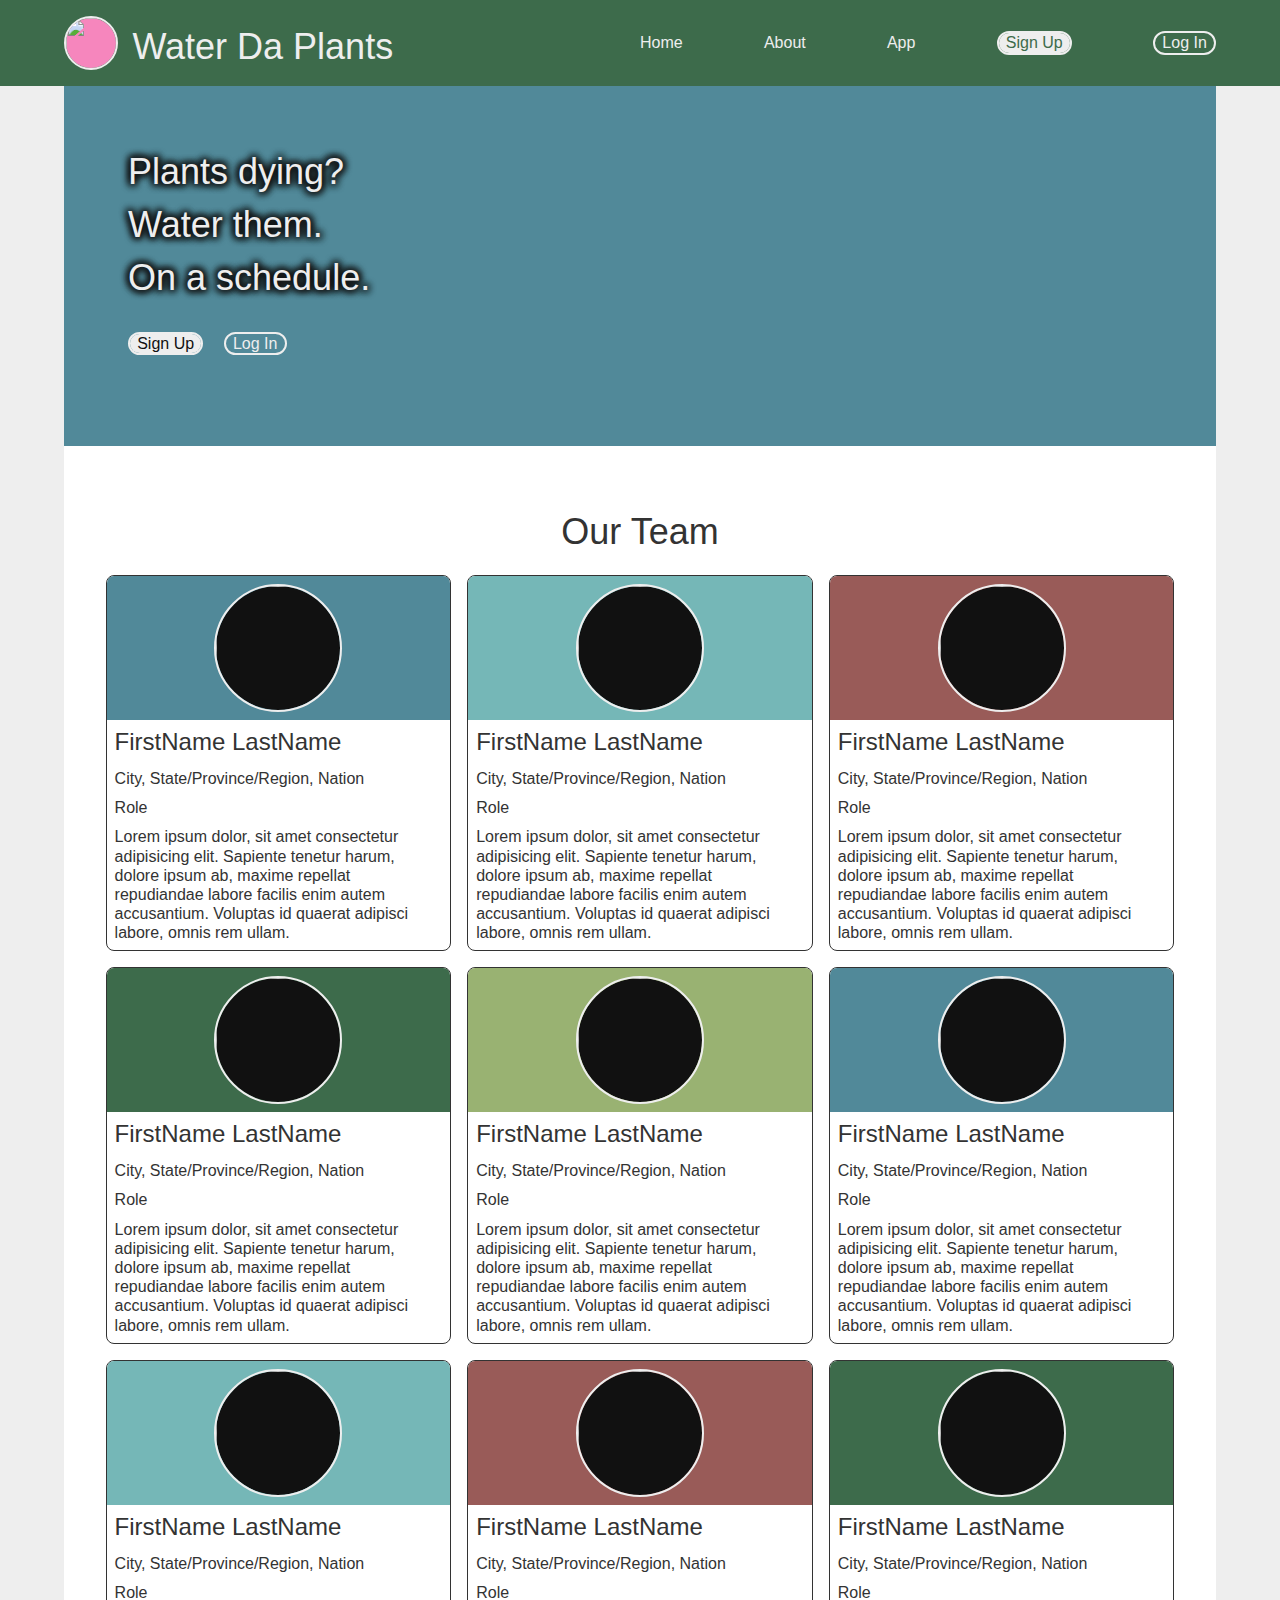
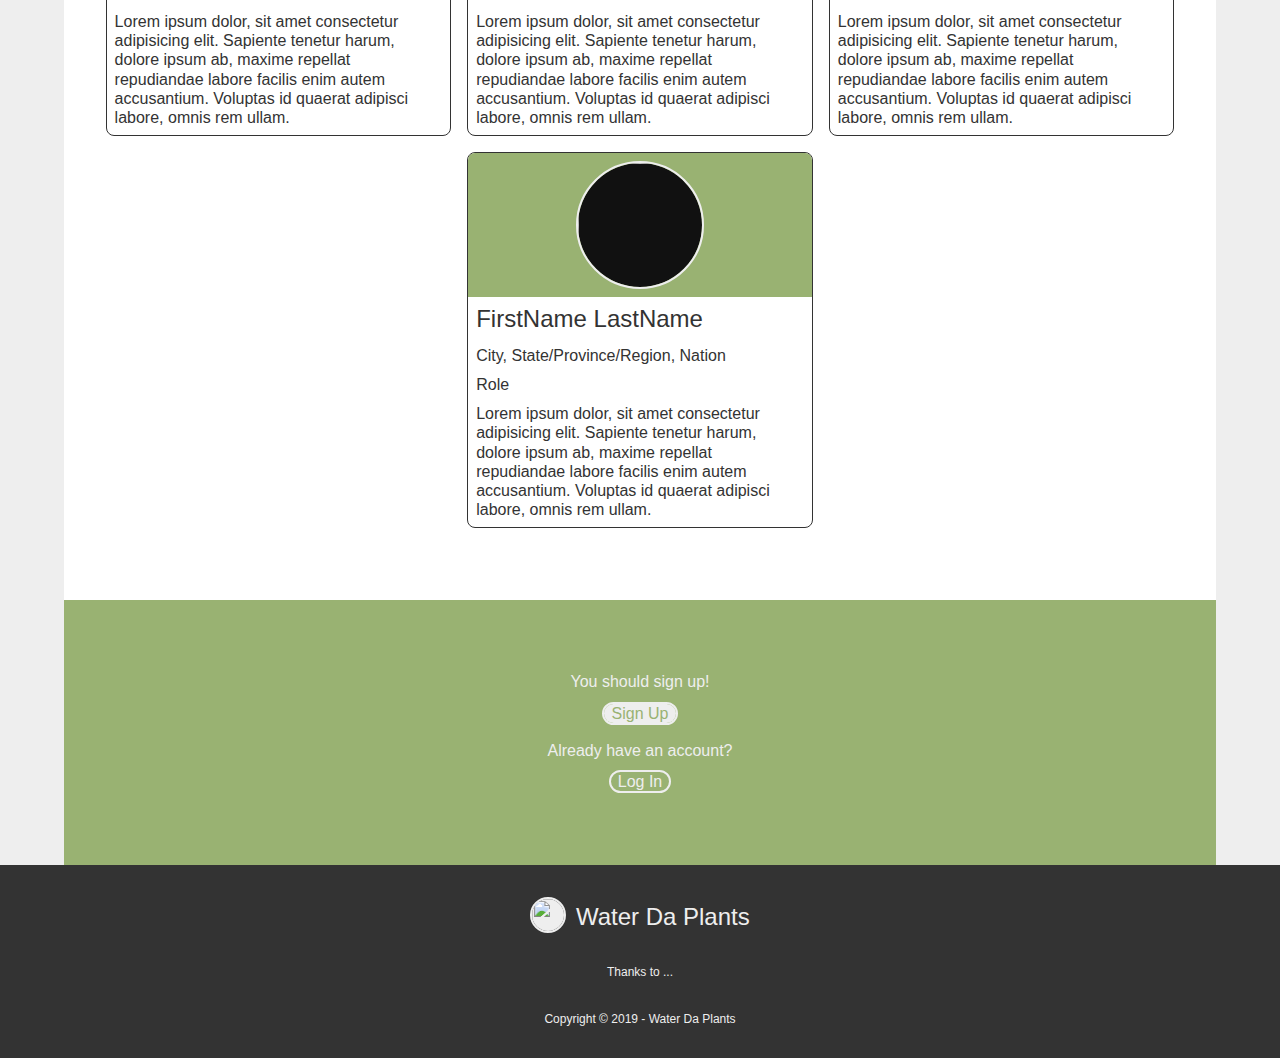
==== about.html @ b459bcaf "add feature icons" ====
<!DOCTYPE html>
<html lang="en">

<head>
  <meta charset="UTF-8">
  <meta name="viewport" content="width=device-width, initial-scale=1.0">
  <meta http-equiv="X-UA-Compatible" content="ie=edge">

  <title>About | Water Da Plants</title>

  <link rel="stylesheet" href="./styles/css/index.css">

  <script src="https://kit.fontawesome.com/54ef14f2e3.js" crossorigin="anonymous"></script>
</head>

<body class="about">
  <header>

    <div class="navbar wrapper">
      <div class="brand logo">
        <img class="placeholder" src="" alt="">
        <span>Water Da Plants</span>
      </div>
      <nav>
        <ul>
          <li><a href="./index.html">Home</a></li>
          <li><a href="./about.html">About</a></li>
          <li><a href="./app/index.html">App</a></li>
          <li><a href="./app/sign-up.html" class="button sign-up">Sign Up</a></li>
          <li><a href="./app/log-in.html" class="button log-in">Log In</a></li>
        </ul>
      </nav>
    </div>

  </header>
  <main>

    <section class="init-cta">
      <div class="hero-image"></div>
      <div class="blurb">
        <p>Plants dying?</p>
        <p>Water them.</p>
        <p>On a schedule.</p>
        <div class="buttons">
          <a href="./app/sign-up.html" class="button sign-up">Sign Up</a>
          <a href="./app/log-in.html" class="button log-in">Log In</a>
        </div>
      </div>
    </section>

    <section class="our-team">
      <h2>Our Team</h2>
      <ul class="team-members wrapper">

        <li class="team-member card" id="team-member-1">
          <div class="cool">
            <img class="team-member photo" src="" alt="">
          </div>
          <div class="info">
            <h3 class="team-member name">FirstName LastName</h3>
            <p class="team-member location">City, State/Province/Region, Nation</p>
            <p class="team-member role">Role</p>
            <p class="team-member blurb">Lorem ipsum dolor, sit amet consectetur adipisicing elit. Sapiente tenetur
              harum, dolore
              ipsum ab, maxime repellat repudiandae labore facilis enim autem accusantium. Voluptas id quaerat adipisci
              labore, omnis rem ullam.</p>
          </div>
        </li>

        <li class="team-member card" id="team-member-2">
          <div class="cool">
            <img class="team-member photo" src="" alt="">
          </div>
          <div class="info">
            <h3 class="team-member name">FirstName LastName</h3>
            <p class="team-member location">City, State/Province/Region, Nation</p>
            <p class="team-member role">Role</p>
            <p class="team-member blurb">Lorem ipsum dolor, sit amet consectetur adipisicing elit. Sapiente tenetur
              harum, dolore
              ipsum ab, maxime repellat repudiandae labore facilis enim autem accusantium. Voluptas id quaerat adipisci
              labore, omnis rem ullam.</p>
          </div>
        </li>

        <li class="team-member card" id="team-member-3">
          <div class="cool">
            <img class="team-member photo" src="" alt="">
          </div>
          <div class="info">
            <h3 class="team-member name">FirstName LastName</h3>
            <p class="team-member location">City, State/Province/Region, Nation</p>
            <p class="team-member role">Role</p>
            <p class="team-member blurb">Lorem ipsum dolor, sit amet consectetur adipisicing elit. Sapiente tenetur
              harum, dolore
              ipsum ab, maxime repellat repudiandae labore facilis enim autem accusantium. Voluptas id quaerat adipisci
              labore, omnis rem ullam.</p>
          </div>
        </li>

        <li class="team-member card" id="team-member-4">
          <div class="cool">
            <img class="team-member photo" src="" alt="">
          </div>
          <div class="info">
            <h3 class="team-member name">FirstName LastName</h3>
            <p class="team-member location">City, State/Province/Region, Nation</p>
            <p class="team-member role">Role</p>
            <p class="team-member blurb">Lorem ipsum dolor, sit amet consectetur adipisicing elit. Sapiente tenetur
              harum, dolore
              ipsum ab, maxime repellat repudiandae labore facilis enim autem accusantium. Voluptas id quaerat adipisci
              labore, omnis rem ullam.</p>
          </div>
        </li>

        <li class="team-member card" id="team-member-5">
          <div class="cool">
            <img class="team-member photo" src="" alt="">
          </div>
          <div class="info">
            <h3 class="team-member name">FirstName LastName</h3>
            <p class="team-member location">City, State/Province/Region, Nation</p>
            <p class="team-member role">Role</p>
            <p class="team-member blurb">Lorem ipsum dolor, sit amet consectetur adipisicing elit. Sapiente tenetur
              harum, dolore
              ipsum ab, maxime repellat repudiandae labore facilis enim autem accusantium. Voluptas id quaerat adipisci
              labore, omnis rem ullam.</p>
          </div>
        </li>

        <li class="team-member card" id="team-member-6">
          <div class="cool">
            <img class="team-member photo" src="" alt="">
          </div>
          <div class="info">
            <h3 class="team-member name">FirstName LastName</h3>
            <p class="team-member location">City, State/Province/Region, Nation</p>
            <p class="team-member role">Role</p>
            <p class="team-member blurb">Lorem ipsum dolor, sit amet consectetur adipisicing elit. Sapiente tenetur
              harum, dolore
              ipsum ab, maxime repellat repudiandae labore facilis enim autem accusantium. Voluptas id quaerat adipisci
              labore, omnis rem ullam.</p>
          </div>
        </li>

        <li class="team-member card" id="team-member-7">
          <div class="cool">
            <img class="team-member photo" src="" alt="">
          </div>
          <div class="info">
            <h3 class="team-member name">FirstName LastName</h3>
            <p class="team-member location">City, State/Province/Region, Nation</p>
            <p class="team-member role">Role</p>
            <p class="team-member blurb">Lorem ipsum dolor, sit amet consectetur adipisicing elit. Sapiente tenetur
              harum, dolore
              ipsum ab, maxime repellat repudiandae labore facilis enim autem accusantium. Voluptas id quaerat adipisci
              labore, omnis rem ullam.</p>
          </div>
        </li>

        <li class="team-member card" id="team-member-8">
          <div class="cool">
            <img class="team-member photo" src="" alt="">
          </div>
          <div class="info">
            <h3 class="team-member name">FirstName LastName</h3>
            <p class="team-member location">City, State/Province/Region, Nation</p>
            <p class="team-member role">Role</p>
            <p class="team-member blurb">Lorem ipsum dolor, sit amet consectetur adipisicing elit. Sapiente tenetur
              harum, dolore
              ipsum ab, maxime repellat repudiandae labore facilis enim autem accusantium. Voluptas id quaerat adipisci
              labore, omnis rem ullam.</p>
          </div>
        </li>

        <li class="team-member card" id="team-member-9">
          <div class="cool">
            <img class="team-member photo" src="" alt="">
          </div>
          <div class="info">
            <h3 class="team-member name">FirstName LastName</h3>
            <p class="team-member location">City, State/Province/Region, Nation</p>
            <p class="team-member role">Role</p>
            <p class="team-member blurb">Lorem ipsum dolor, sit amet consectetur adipisicing elit. Sapiente tenetur
              harum, dolore
              ipsum ab, maxime repellat repudiandae labore facilis enim autem accusantium. Voluptas id quaerat adipisci
              labore, omnis rem ullam.</p>
          </div>
        </li>

        <li class="team-member card" id="team-member-10">
          <div class="cool">
            <img class="team-member photo" src="" alt="">
          </div>
          <div class="info">
            <h3 class="team-member name">FirstName LastName</h3>
            <p class="team-member location">City, State/Province/Region, Nation</p>
            <p class="team-member role">Role</p>
            <p class="team-member blurb">Lorem ipsum dolor, sit amet consectetur adipisicing elit. Sapiente tenetur
              harum, dolore
              ipsum ab, maxime repellat repudiandae labore facilis enim autem accusantium. Voluptas id quaerat adipisci
              labore, omnis rem ullam.</p>
          </div>
        </li>

      </ul>
    </section>

    <section class="exit-cta">
      <div class="sign-up">
        <p>You should sign up!</p>
        <a href="./sign-in.html" class="button sign-up">Sign Up</a>
      </div>
      <div class="log-in">
        <p>Already have an account?</p>
        <a href="./app/log-in.html" class="button log-in">Log In</a>
      </div>
    </section>

  </main>
  <footer>

    <div class="brand logo">
      <img class="placeholder" src="" alt="">
      <span>Water Da Plants</span>
    </div>

    <div class="thanks">
      <p>
        Thanks to ...
      </p>
    </div>

    <div class="copyright">
      Copyright &copy; 2019 - Water Da Plants
    </div>

  </footer>
</body>

</html>
---- styles/css/index.css ----
@font-face {
  font-family: 'Baloo';
  font-style: normal;
  font-weight: 400;
  font-display: swap;
  src: local('Baloo Regular'), local('Baloo-Regular'), url(https://fonts.gstatic.com/s/baloo/v5/6xKhdSpJJ92I9MWPCms.ttf) format('truetype');
}
@font-face {
  font-family: 'Modak';
  font-style: normal;
  font-weight: 400;
  font-display: swap;
  src: local('Modak'), url(https://fonts.gstatic.com/s/modak/v5/EJRYQgs1XtIEskMA-hE.ttf) format('truetype');
}
@font-face {
  font-family: 'Rubik';
  font-style: normal;
  font-weight: 400;
  font-display: swap;
  src: local('Rubik'), local('Rubik-Regular'), url(https://fonts.gstatic.com/s/rubik/v9/iJWKBXyIfDnIV7nBrXk.ttf) format('truetype');
}
/* http://meyerweb.com/eric/tools/css/reset/ 
   v2.0 | 20110126
   License: none (public domain)
*/
html,
body,
div,
span,
applet,
object,
iframe,
h1,
h2,
h3,
h4,
h5,
h6,
p,
blockquote,
pre,
a,
abbr,
acronym,
address,
big,
cite,
code,
del,
dfn,
em,
img,
ins,
kbd,
q,
s,
samp,
small,
strike,
strong,
sub,
sup,
tt,
var,
b,
u,
i,
center,
dl,
dt,
dd,
ol,
ul,
li,
fieldset,
form,
label,
legend,
table,
caption,
tbody,
tfoot,
thead,
tr,
th,
td,
article,
aside,
canvas,
details,
embed,
figure,
figcaption,
footer,
header,
hgroup,
menu,
nav,
output,
ruby,
section,
summary,
time,
mark,
audio,
video {
  margin: 0;
  padding: 0;
  border: 0;
  font-size: 100%;
  font: inherit;
  vertical-align: baseline;
}
/* HTML5 display-role reset for older browsers */
article,
aside,
details,
figcaption,
figure,
footer,
header,
hgroup,
menu,
nav,
section {
  display: block;
}
body {
  line-height: 1;
}
ol,
ul {
  list-style: none;
}
blockquote,
q {
  quotes: none;
}
blockquote:before,
blockquote:after,
q:before,
q:after {
  content: '';
  content: none;
}
table {
  border-collapse: collapse;
  border-spacing: 0;
}
*,
*:before,
*:after {
  box-sizing: border-box;
  -moz-box-sizing: border-box;
  -webkit-box-sizing: border-box;
  background-clip: padding-box;
}
html {
  width: 100%;
  font-size: 62.5%;
  font-family: 'Rubik', sans-serif;
  color: #333;
  background-color: #eee;
}
body {
  width: 100%;
  font-size: 1.6rem;
  line-height: 1.2;
}
h1,
h2,
h3,
h4,
h5,
h6 {
  font-family: 'Baloo', sans-serif;
}
h1:first-child,
h2:first-child,
h3:first-child,
h4:first-child,
h5:first-child,
h6:first-child {
  margin-top: 0;
}
h1:last-child,
h2:last-child,
h3:last-child,
h4:last-child,
h5:last-child,
h6:last-child {
  margin-bottom: 0;
}
h1 {
  font-size: 4.8rem;
  margin-top: 1.6rem;
  margin-bottom: 1.6rem;
}
h2 {
  font-size: 3.6rem;
  margin-top: 1.4rem;
  margin-bottom: 1.4rem;
}
h3 {
  font-size: 2.4rem;
  margin-top: 1.2rem;
  margin-bottom: 1.2rem;
}
h4 {
  font-size: 2rem;
  margin-top: 1rem;
  margin-bottom: 1rem;
}
h5 {
  font-size: 1.8rem;
  margin-top: 0.8rem;
  margin-bottom: 0.8rem;
}
h6 {
  font-size: 1.6rem;
  margin-top: 0.6rem;
  margin-bottom: 0.6rem;
}
p {
  margin-top: 1rem;
  margin-bottom: 1rem;
}
p:first-child {
  margin-top: 0;
}
p:last-child {
  margin-bottom: 0;
}
a {
  background-color: do-not-change;
  color: inherit;
  text-decoration: none;
}
a:hover {
  background-color: do-not-change;
  color: inherit;
  text-decoration: underline;
}
header {
  display: flex ;
  flex-flow: column nowrap;
  justify-content: center;
  align-content: center;
  align-items: center;
  padding-top: 16px;
  padding-bottom: 16px;
  background-color: #3D6B4B;
  color: #eee;
}
header .navbar {
  align-self: stretch;
  display: flex ;
  flex-flow: row nowrap;
  justify-content: space-between;
  align-content: space-between;
  align-items: center;
}
@media only screen and (max-width: 500px) {
  header .navbar {
    display: flex ;
    flex-flow: column nowrap;
    justify-content: center;
    align-content: center;
    align-items: center;
  }
}
@media only screen and (min-width: 801px) {
  header .navbar .brand.logo {
    font-size: 3.6rem;
  }
}
@media only screen and (min-width: 501px) and (max-width: 800px) {
  header .navbar .brand.logo {
    font-size: 3rem;
  }
}
@media only screen and (max-width: 500px) {
  header .navbar .brand.logo {
    font-size: 2.4rem;
  }
}
header .navbar .brand.logo img.placeholder {
  border-color: #eee;
}
@media only screen and (min-width: 801px) {
  header .navbar nav {
    width: 50%;
  }
}
@media only screen and (min-width: 501px) and (max-width: 800px) {
  header .navbar nav {
    width: 60%;
  }
}
@media only screen and (max-width: 500px) {
  header .navbar nav {
    width: 100%;
    margin-top: 16px;
  }
}
header .navbar nav ul {
  display: flex ;
  flex-flow: row nowrap;
  justify-content: space-between;
  align-content: space-between;
  align-items: center;
}
header .navbar nav a {
  background-color: do-not-change;
  color: inherit;
  text-decoration: none;
}
header .navbar nav a:hover {
  background-color: do-not-change;
  color: inherit;
  text-decoration: underline;
}
header .navbar nav .button.sign-up {
  display: inline-block;
  -webkit-border-radius: 0.9em;
  -moz-border-radius: 0.9em;
  border-radius: 0.9em;
  padding-left: 0.45em;
  padding-right: 0.45em;
  border: 2px solid #eee;
  background-color: #eee;
  color: #3D6B4B;
  text-decoration: none;
}
header .navbar nav .button.sign-up:hover {
  background-color: rgba(238, 238, 238, 0.8);
  color: #3D6B4B;
  text-decoration: underline;
}
header .navbar nav .button.log-in {
  display: inline-block;
  -webkit-border-radius: 0.9em;
  -moz-border-radius: 0.9em;
  border-radius: 0.9em;
  padding-left: 0.45em;
  padding-right: 0.45em;
  border: 2px solid #eee;
  background-color: rgba(238, 238, 238, 0);
  color: #eee;
  text-decoration: none;
}
header .navbar nav .button.log-in:hover {
  background-color: rgba(238, 238, 238, 0.2);
  color: #eee;
  text-decoration: underline;
}
main section {
  display: flex ;
  flex-flow: column nowrap;
  justify-content: center;
  align-content: center;
  align-items: center;
  padding-top: 64px;
  padding-bottom: 64px;
  background-color: white;
  color: inherit;
}
.init-cta {
  position: relative;
  height: 360px;
  padding: 0;
  margin-left: 0;
  margin-right: 0;
  background-color: #518999;
  color: #eee;
}
.init-cta .hero-image {
  height: 100%;
  width: 100%;
  background-image: url('https://images.unsplash.com/photo-1569135393135-c151f480100b');
  background-size: cover;
  background-repeat: no-repeat;
  background-position: center;
  background-clip: padding-box;
  filter: blur(1px);
}
.init-cta .blurb {
  position: absolute;
  top: 64px;
  left: 64px;
}
.init-cta .blurb p {
  text-shadow: 0px 0px 0.2em #111, -2px -2px 0.2em #111, -2px 2px 0.2em #111, 2px -2px 0.2em #111, 2px 2px 0.2em #111;
}
@media only screen and (min-width: 801px) {
  .init-cta .blurb p {
    font-size: 3.6rem;
  }
}
@media only screen and (min-width: 501px) and (max-width: 800px) {
  .init-cta .blurb p {
    font-size: 3rem;
  }
}
@media only screen and (max-width: 500px) {
  .init-cta .blurb p {
    font-size: 2.4rem;
  }
}
.init-cta .blurb p:last-of-type {
  margin-bottom: 32px;
}
.init-cta .blurb .buttons > * {
  margin-left: 8px;
  margin-right: 8px;
}
.init-cta .blurb .buttons > *:first-child {
  margin-left: 0;
}
.init-cta .blurb .buttons > *:last-child {
  margin-right: 0;
}
.init-cta .blurb .button.sign-up {
  display: inline-block;
  -webkit-border-radius: 0.9em;
  -moz-border-radius: 0.9em;
  border-radius: 0.9em;
  padding-left: 0.45em;
  padding-right: 0.45em;
  border: 2px solid #eee;
  background-color: #eee;
  color: #111;
  text-decoration: none;
}
.init-cta .blurb .button.sign-up:hover {
  background-color: rgba(238, 238, 238, 0.8);
  color: #111;
  text-decoration: underline;
}
.init-cta .blurb .button.log-in {
  display: inline-block;
  -webkit-border-radius: 0.9em;
  -moz-border-radius: 0.9em;
  border-radius: 0.9em;
  padding-left: 0.45em;
  padding-right: 0.45em;
  border: 2px solid #eee;
  background-color: rgba(238, 238, 238, 0);
  color: #eee;
  text-decoration: none;
}
.init-cta .blurb .button.log-in:hover {
  background-color: rgba(238, 238, 238, 0.2);
  color: #eee;
  text-decoration: underline;
}
.exit-cta {
  display: flex ;
  flex-flow: column nowrap;
  justify-content: center;
  align-content: center;
  align-items: center;
  margin-left: 0;
  margin-right: 0;
  background-color: #99B272;
  color: #eee;
}
.exit-cta div.sign-up,
.exit-cta div.log-in {
  display: flex ;
  flex-flow: column nowrap;
  justify-content: center;
  align-content: center;
  align-items: center;
  margin-top: 8px;
  margin-bottom: 8px;
}
.exit-cta .button.sign-up {
  display: inline-block;
  -webkit-border-radius: 0.9em;
  -moz-border-radius: 0.9em;
  border-radius: 0.9em;
  padding-left: 0.45em;
  padding-right: 0.45em;
  border: 2px solid #eee;
  background-color: #eee;
  color: #99B272;
  text-decoration: none;
}
.exit-cta .button.sign-up:hover {
  background-color: rgba(238, 238, 238, 0.8);
  color: #99B272;
  text-decoration: underline;
}
.exit-cta .button.log-in {
  display: inline-block;
  -webkit-border-radius: 0.9em;
  -moz-border-radius: 0.9em;
  border-radius: 0.9em;
  padding-left: 0.45em;
  padding-right: 0.45em;
  border: 2px solid #eee;
  background-color: rgba(238, 238, 238, 0);
  color: #eee;
  text-decoration: none;
}
.exit-cta .button.log-in:hover {
  background-color: rgba(238, 238, 238, 0.2);
  color: #eee;
  text-decoration: underline;
}
footer {
  display: flex ;
  flex-flow: column nowrap;
  justify-content: center;
  align-content: center;
  align-items: center;
  padding-top: 32px;
  padding-bottom: 32px;
  background-color: #333;
  color: #eee;
  font-size: 1.2rem;
}
footer div {
  margin-top: 16px;
  margin-bottom: 16px;
}
footer div:first-child {
  margin-top: 0;
}
footer div:last-child {
  margin-bottom: 0;
}
footer .brand.logo {
  font-size: 2.4rem;
}
footer .brand.logo img.placeholder {
  background-color: #eee;
  border-color: #eee;
}
footer .thanks * {
  margin-top: 8px;
  margin-bottom: 8px;
}
footer .thanks *:first-child {
  margin-top: 0;
}
footer .thanks *:last-child {
  margin-bottom: 0;
}
footer .thanks a {
  background-color: none;
  color: #F686BD;
  text-decoration: none;
}
footer .thanks a:hover {
  background-color: none;
  color: #F686BD;
  text-decoration: underline;
}
body > header,
body > footer {
  margin-left: 0;
  margin-right: 0;
}
@media only screen and (min-width: 801px) {
  body > header > .wrapper,
  body > footer > .wrapper {
    margin-left: 64px;
    margin-right: 64px;
  }
}
@media only screen and (min-width: 501px) and (max-width: 800px) {
  body > header > .wrapper,
  body > footer > .wrapper {
    margin-left: 32px;
    margin-right: 32px;
  }
}
@media only screen and (max-width: 500px) {
  body > header > .wrapper,
  body > footer > .wrapper {
    margin-left: 16px;
    margin-right: 16px;
  }
}
@media only screen and (min-width: 801px) {
  body > main {
    margin-left: 64px;
    margin-right: 64px;
  }
}
@media only screen and (min-width: 501px) and (max-width: 800px) {
  body > main {
    margin-left: 32px;
    margin-right: 32px;
  }
}
@media only screen and (max-width: 500px) {
  body > main {
    margin-left: 16px;
    margin-right: 16px;
  }
}
@media only screen and (min-width: 801px) {
  body.home .features .wrapper {
    display: flex ;
    flex-flow: row nowrap;
    justify-content: center;
    align-content: center;
    align-items: stretch;
  }
}
@media only screen and (min-width: 501px) and (max-width: 800px) {
  body.home .features .wrapper {
    display: flex ;
    flex-flow: row wrap;
    justify-content: center;
    align-content: center;
    align-items: stretch;
  }
}
@media only screen and (max-width: 500px) {
  body.home .features .wrapper {
    display: flex ;
    flex-flow: column nowrap;
    justify-content: center;
    align-content: center;
    align-items: stretch;
  }
}
body.home .features .card {
  display: flex ;
  flex-flow: column nowrap;
  justify-content: center;
  align-content: center;
  align-items: stretch;
  -webkit-border-radius: 8px;
  -moz-border-radius: 8px;
  border-radius: 8px;
  border: 1px solid #333;
  padding-top: 0;
  padding-bottom: 0;
  padding-left: 0;
  padding-right: 0;
  overflow: hidden;
  flex-direction: column;
  margin-top: 8px;
  margin-bottom: 8px;
  margin-left: 8px;
  margin-right: 8px;
}
body.home .features .card .cool {
  position: relative;
  margin-top: 0;
  margin-bottom: 0;
  margin-left: 0;
  margin-right: 0;
  padding-top: 0;
  padding-bottom: 0;
  padding-left: 0;
  padding-right: 0;
  overflow: hidden;
}
body.home .features .card:nth-of-type(5n + 1) .cool {
  background-color: #518999;
}
body.home .features .card:nth-of-type(5n + 2) .cool {
  background-color: #75B7B7;
}
body.home .features .card:nth-of-type(5n + 3) .cool {
  background-color: #995B58;
}
body.home .features .card:nth-of-type(5n + 4) .cool {
  background-color: #3D6B4B;
}
body.home .features .card:nth-of-type(5n) .cool {
  background-color: #99B272;
}
body.home .features .card .info {
  margin-top: 0;
  margin-bottom: 0;
  margin-left: 0;
  margin-right: 0;
  padding-top: 8px;
  padding-bottom: 8px;
  padding-left: 8px;
  padding-right: 8px;
}
@media only screen and (min-width: 801px) {
  body.home .features .card {
    flex-basis: 30%;
  }
}
@media only screen and (min-width: 501px) and (max-width: 800px) {
  body.home .features .card {
    flex-basis: 45%;
  }
}
@media only screen and (max-width: 500px) {
  body.home .features .card {
    flex-basis: 100%;
  }
}
body.home .features .card .cool {
  min-height: 128px;
  min-width: 128px;
}
body.home .features .card .cool > * {
  height: 100%;
  width: 100%;
}
body.home .features .card .cool .icon.wrapper {
  display: table;
  position: absolute;
  top: 0;
  left: 0;
  color: #eee;
  text-shadow: 0px 0px 0.2em #111, -2px -2px 0.2em #111, -2px 2px 0.2em #111, 2px -2px 0.2em #111, 2px 2px 0.2em #111;
}
@media only screen and (min-width: 801px) {
  body.home .features .card .cool .icon.wrapper {
    font-size: 3.6rem;
  }
}
@media only screen and (min-width: 501px) and (max-width: 800px) {
  body.home .features .card .cool .icon.wrapper {
    font-size: 3rem;
  }
}
@media only screen and (max-width: 500px) {
  body.home .features .card .cool .icon.wrapper {
    font-size: 2.4rem;
  }
}
body.home .features .card .cool .icon.wrapper i {
  display: table-cell;
  text-align: center;
  vertical-align: middle;
}
body.home .features #feature--schedules .feature.image {
  background-image: url();
  background-size: cover;
  background-repeat: no-repeat;
  background-position: center;
  background-clip: padding-box;
  filter: blur(2px);
}
body.home .features #feature--reminders .feature.image {
  background-image: url();
  background-size: cover;
  background-repeat: no-repeat;
  background-position: center;
  background-clip: padding-box;
  filter: blur(2px);
}
body.home .features #feature--database .feature.image {
  background-image: url();
  background-size: cover;
  background-repeat: no-repeat;
  background-position: center;
  background-clip: padding-box;
  filter: blur(2px);
}
body.home .target-users .target-users.wrapper {
  display: flex ;
  flex-flow: column nowrap;
  justify-content: center;
  align-content: center;
  align-items: stretch;
}
body.home .target-users .target-user.card {
  margin-top: 8px;
  margin-bottom: 8px;
  margin-left: 8px;
  margin-right: 8px;
  flex-basis: 100%;
}
body.home .target-users .target-user.card .cool {
  min-height: 256px;
  min-width: 256px;
}
body.home .target-users .target-user.card:nth-of-type(2n+1) {
  display: flex ;
  flex-flow: column nowrap;
  justify-content: center;
  align-content: center;
  align-items: stretch;
  -webkit-border-radius: 8px;
  -moz-border-radius: 8px;
  border-radius: 8px;
  border: 1px solid #333;
  padding-top: 0;
  padding-bottom: 0;
  padding-left: 0;
  padding-right: 0;
  overflow: hidden;
  flex-direction: row;
}
body.home .target-users .target-user.card:nth-of-type(2n+1) .cool {
  position: relative;
  margin-top: 0;
  margin-bottom: 0;
  margin-left: 0;
  margin-right: 0;
  padding-top: 0;
  padding-bottom: 0;
  padding-left: 0;
  padding-right: 0;
  overflow: hidden;
}
body.home .target-users .target-user.card:nth-of-type(2n+1):nth-of-type(5n + 1) .cool {
  background-color: #518999;
}
body.home .target-users .target-user.card:nth-of-type(2n+1):nth-of-type(5n + 2) .cool {
  background-color: #75B7B7;
}
body.home .target-users .target-user.card:nth-of-type(2n+1):nth-of-type(5n + 3) .cool {
  background-color: #995B58;
}
body.home .target-users .target-user.card:nth-of-type(2n+1):nth-of-type(5n + 4) .cool {
  background-color: #3D6B4B;
}
body.home .target-users .target-user.card:nth-of-type(2n+1):nth-of-type(5n) .cool {
  background-color: #99B272;
}
body.home .target-users .target-user.card:nth-of-type(2n+1) .info {
  margin-top: 0;
  margin-bottom: 0;
  margin-left: 0;
  margin-right: 0;
  padding-top: 8px;
  padding-bottom: 8px;
  padding-left: 8px;
  padding-right: 8px;
}
body.home .target-users .target-user.card:nth-of-type(2n) {
  display: flex ;
  flex-flow: column nowrap;
  justify-content: center;
  align-content: center;
  align-items: stretch;
  -webkit-border-radius: 8px;
  -moz-border-radius: 8px;
  border-radius: 8px;
  border: 1px solid #333;
  padding-top: 0;
  padding-bottom: 0;
  padding-left: 0;
  padding-right: 0;
  overflow: hidden;
  flex-direction: row-reverse;
}
body.home .target-users .target-user.card:nth-of-type(2n) .cool {
  position: relative;
  margin-top: 0;
  margin-bottom: 0;
  margin-left: 0;
  margin-right: 0;
  padding-top: 0;
  padding-bottom: 0;
  padding-left: 0;
  padding-right: 0;
  overflow: hidden;
}
body.home .target-users .target-user.card:nth-of-type(2n):nth-of-type(5n + 1) .cool {
  background-color: #518999;
}
body.home .target-users .target-user.card:nth-of-type(2n):nth-of-type(5n + 2) .cool {
  background-color: #75B7B7;
}
body.home .target-users .target-user.card:nth-of-type(2n):nth-of-type(5n + 3) .cool {
  background-color: #995B58;
}
body.home .target-users .target-user.card:nth-of-type(2n):nth-of-type(5n + 4) .cool {
  background-color: #3D6B4B;
}
body.home .target-users .target-user.card:nth-of-type(2n):nth-of-type(5n) .cool {
  background-color: #99B272;
}
body.home .target-users .target-user.card:nth-of-type(2n) .info {
  margin-top: 0;
  margin-bottom: 0;
  margin-left: 0;
  margin-right: 0;
  padding-top: 8px;
  padding-bottom: 8px;
  padding-left: 8px;
  padding-right: 8px;
}
@media only screen and (max-width: 500px) {
  body.home .target-users .target-user.card:nth-of-type(1n) {
    display: flex ;
    flex-flow: column nowrap;
    justify-content: center;
    align-content: center;
    align-items: stretch;
    -webkit-border-radius: 8px;
    -moz-border-radius: 8px;
    border-radius: 8px;
    border: 1px solid #333;
    padding-top: 0;
    padding-bottom: 0;
    padding-left: 0;
    padding-right: 0;
    overflow: hidden;
    flex-direction: column;
  }
  body.home .target-users .target-user.card:nth-of-type(1n) .cool {
    position: relative;
    margin-top: 0;
    margin-bottom: 0;
    margin-left: 0;
    margin-right: 0;
    padding-top: 0;
    padding-bottom: 0;
    padding-left: 0;
    padding-right: 0;
    overflow: hidden;
  }
  body.home .target-users .target-user.card:nth-of-type(1n):nth-of-type(5n + 1) .cool {
    background-color: #518999;
  }
  body.home .target-users .target-user.card:nth-of-type(1n):nth-of-type(5n + 2) .cool {
    background-color: #75B7B7;
  }
  body.home .target-users .target-user.card:nth-of-type(1n):nth-of-type(5n + 3) .cool {
    background-color: #995B58;
  }
  body.home .target-users .target-user.card:nth-of-type(1n):nth-of-type(5n + 4) .cool {
    background-color: #3D6B4B;
  }
  body.home .target-users .target-user.card:nth-of-type(1n):nth-of-type(5n) .cool {
    background-color: #99B272;
  }
  body.home .target-users .target-user.card:nth-of-type(1n) .info {
    margin-top: 0;
    margin-bottom: 0;
    margin-left: 0;
    margin-right: 0;
    padding-top: 8px;
    padding-bottom: 8px;
    padding-left: 8px;
    padding-right: 8px;
  }
}
body.home .target-users #target-user--casual-gardeners .target-user.image {
  background-image: url();
  background-size: cover;
  background-repeat: no-repeat;
  background-position: center;
  background-clip: padding-box;
  filter: blur(2px);
}
body.home .target-users #target-user--home-gardeners .target-user.image {
  background-image: url();
  background-size: cover;
  background-repeat: no-repeat;
  background-position: center;
  background-clip: padding-box;
  filter: blur(2px);
}
body.home .target-users #target-user--industry .target-user.image {
  background-image: url();
  background-size: cover;
  background-repeat: no-repeat;
  background-position: center;
  background-clip: padding-box;
  filter: blur(2px);
}
body.about .our-team .team-members.wrapper {
  display: flex ;
  flex-flow: row wrap;
  justify-content: center;
  align-content: center;
  align-items: stretch;
}
body.about .our-team .team-member.card {
  display: flex ;
  flex-flow: column nowrap;
  justify-content: center;
  align-content: center;
  align-items: stretch;
  -webkit-border-radius: 8px;
  -moz-border-radius: 8px;
  border-radius: 8px;
  border: 1px solid #333;
  padding-top: 0;
  padding-bottom: 0;
  padding-left: 0;
  padding-right: 0;
  overflow: hidden;
  flex-direction: column;
  margin-top: 8px;
  margin-bottom: 8px;
  margin-left: 8px;
  margin-right: 8px;
}
body.about .our-team .team-member.card .cool {
  position: relative;
  margin-top: 0;
  margin-bottom: 0;
  margin-left: 0;
  margin-right: 0;
  padding-top: 0;
  padding-bottom: 0;
  padding-left: 0;
  padding-right: 0;
  overflow: hidden;
}
body.about .our-team .team-member.card:nth-of-type(5n + 1) .cool {
  background-color: #518999;
}
body.about .our-team .team-member.card:nth-of-type(5n + 2) .cool {
  background-color: #75B7B7;
}
body.about .our-team .team-member.card:nth-of-type(5n + 3) .cool {
  background-color: #995B58;
}
body.about .our-team .team-member.card:nth-of-type(5n + 4) .cool {
  background-color: #3D6B4B;
}
body.about .our-team .team-member.card:nth-of-type(5n) .cool {
  background-color: #99B272;
}
body.about .our-team .team-member.card .info {
  margin-top: 0;
  margin-bottom: 0;
  margin-left: 0;
  margin-right: 0;
  padding-top: 8px;
  padding-bottom: 8px;
  padding-left: 8px;
  padding-right: 8px;
}
@media only screen and (min-width: 801px) {
  body.about .our-team .team-member.card {
    flex-basis: 30%;
  }
}
@media only screen and (min-width: 501px) and (max-width: 800px) {
  body.about .our-team .team-member.card {
    flex-basis: 45%;
  }
}
@media only screen and (max-width: 500px) {
  body.about .our-team .team-member.card {
    flex-basis: 100%;
  }
}
body.about .our-team .team-member.card .cool {
  display: flex ;
  flex-flow: row nowrap;
  justify-content: center;
  align-content: center;
  align-items: center;
  padding-top: 8px;
  padding-bottom: 8px;
  padding-left: 8px;
  padding-right: 8px;
}
body.about .our-team .team-member.card .cool img.team-member.photo {
  height: 128px;
  width: 128px;
  -webkit-border-radius: 50%;
  -moz-border-radius: 50%;
  border-radius: 50%;
  border: 2px solid #eee;
  background-color: #111;
}
.brand.logo {
  font-family: 'Modak', sans-serif;
  display: flex ;
  flex-flow: row nowrap;
  justify-content: center;
  align-content: center;
  align-items: center;
}
.brand.logo img {
  flex-shrink: 0;
  flex-grow: 0;
}
.brand.logo img.placeholder {
  height: 1.5em;
  width: 1.5em;
  -webkit-border-radius: 50%;
  -moz-border-radius: 50%;
  border-radius: 50%;
  background-color: #F686BD;
  border: 2px solid #F686BD;
}
.brand.logo span {
  margin-top: 0.2em;
  margin-left: 0.4em;
}
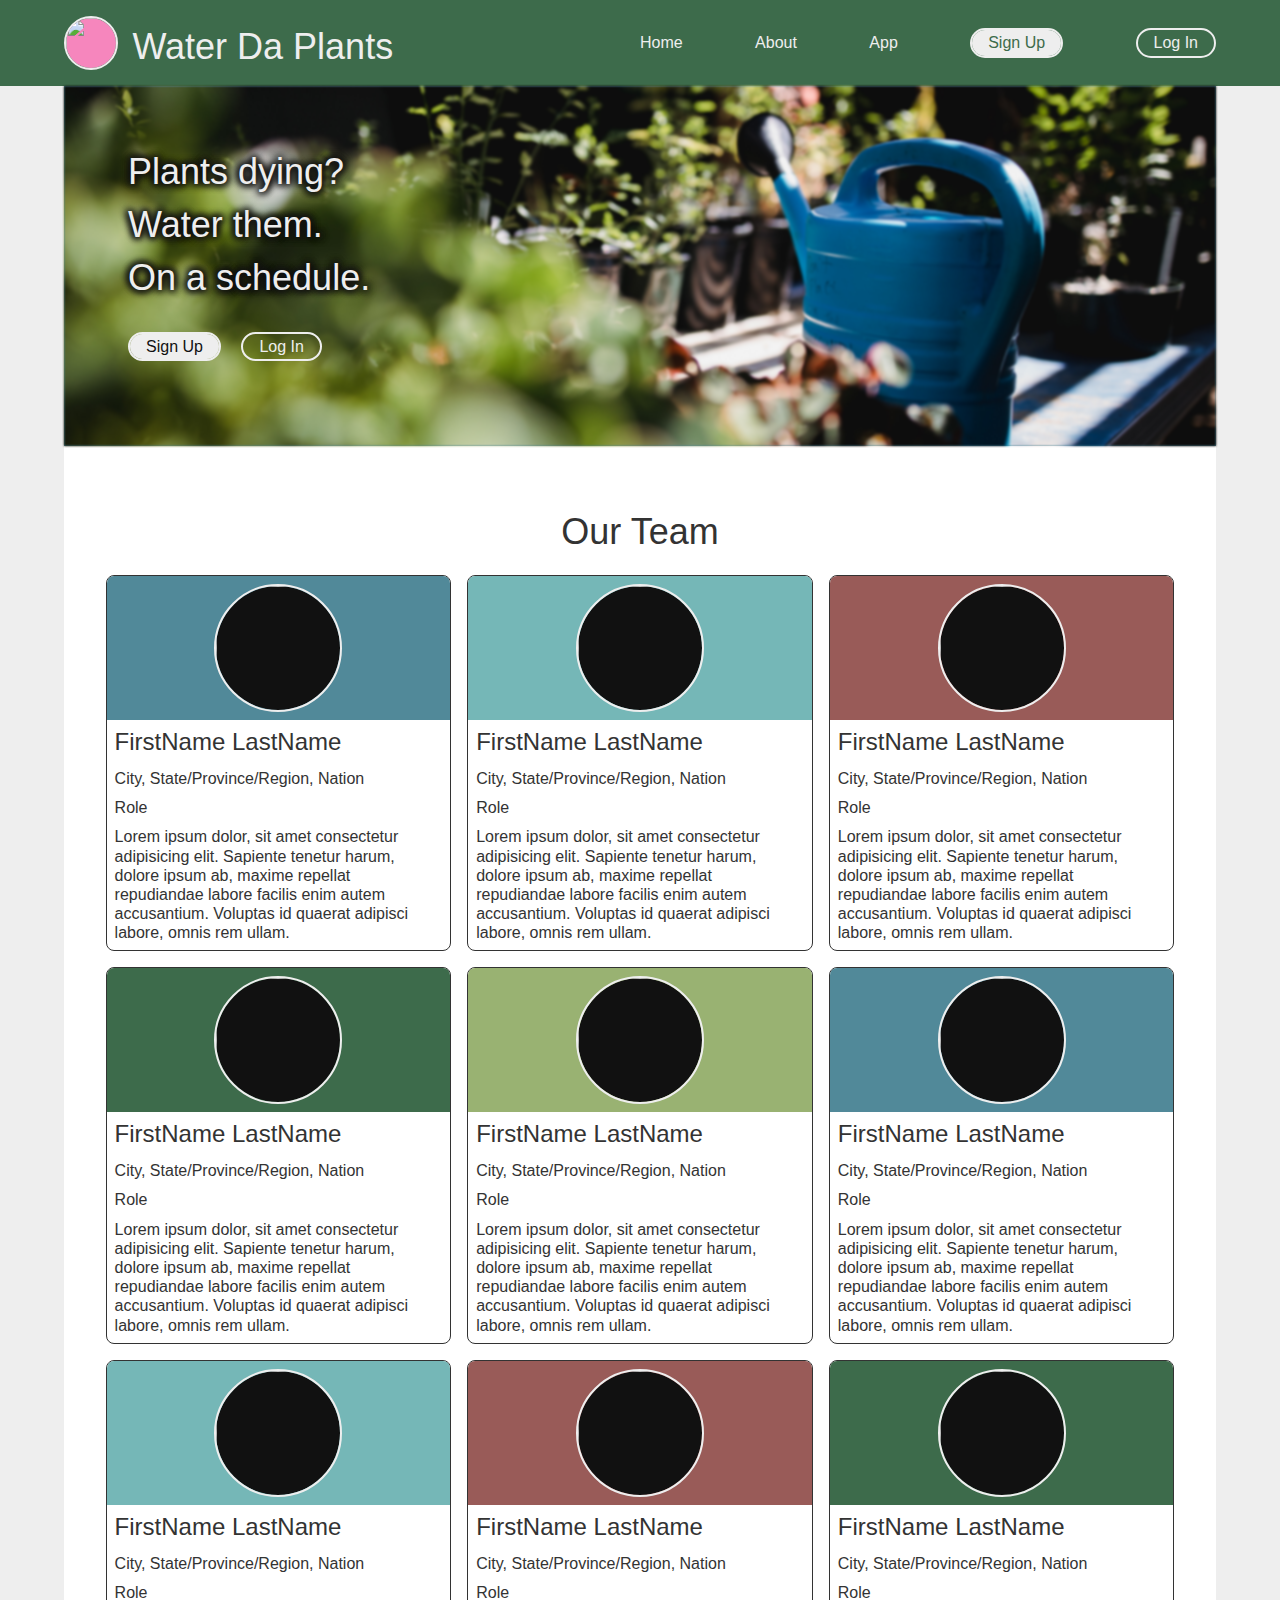
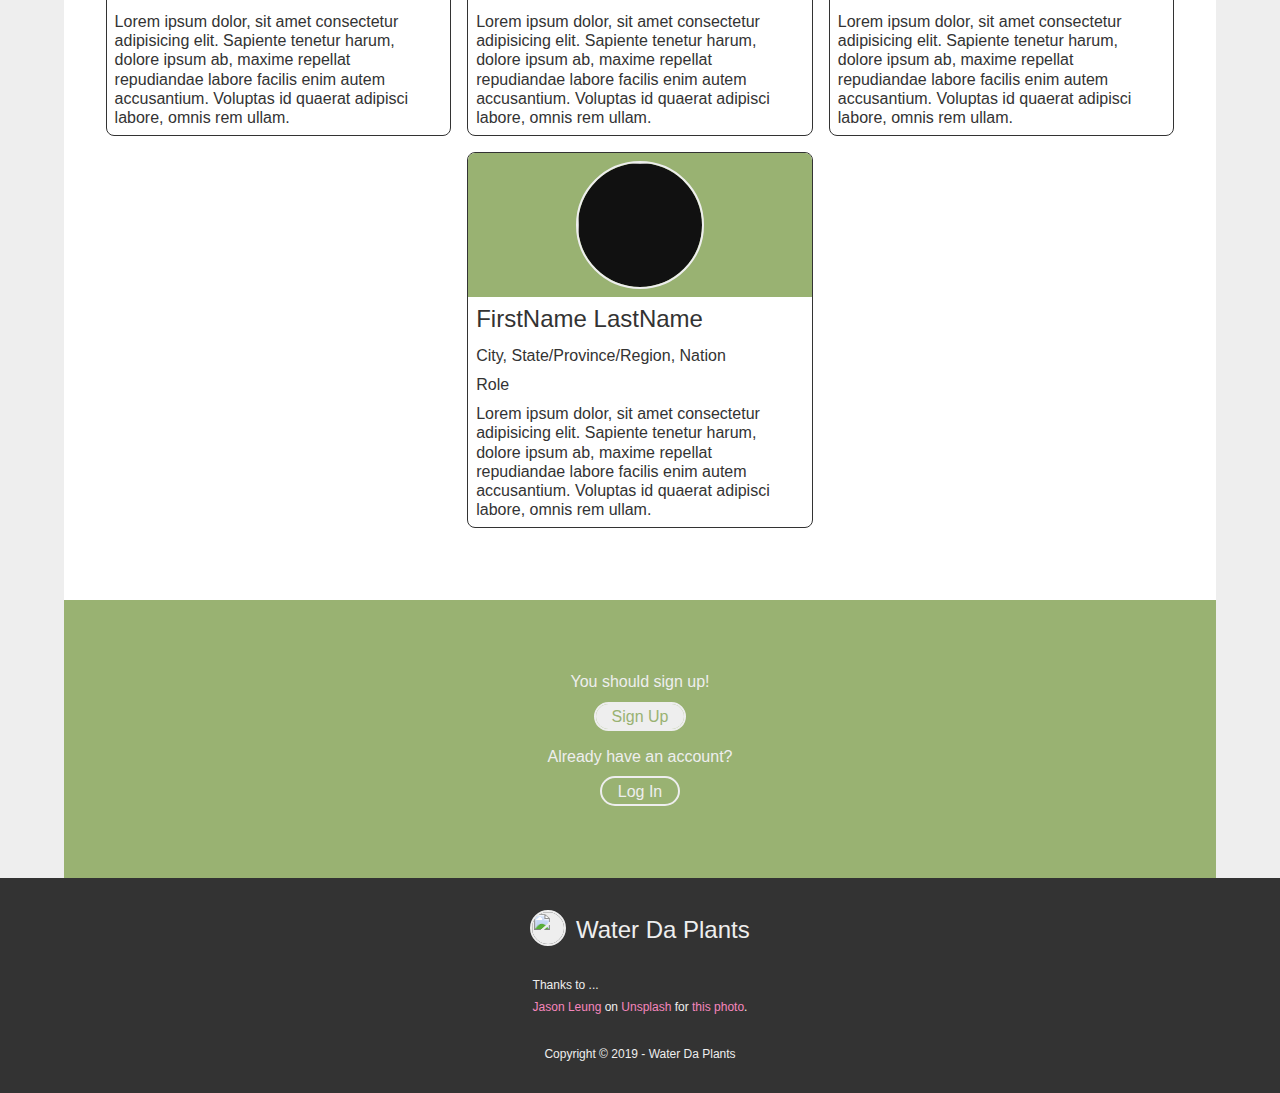
==== commit f4f6f416: "fix attributions" ====
--- a/about.html
+++ b/about.html
@@ -228,6 +228,15 @@
       <p>
         Thanks to ...
       </p>
+      <ul>
+        <li>
+          <a href="https://unsplash.com/@ninjason" class="author">Jason Leung</a>
+          on
+          <a href="https://unsplash.com" class="host">Unsplash</a>
+          for
+          <a href="https://unsplash.com/photos/DxK_D-dWJPo" class="work">this photo</a>.
+        </li>
+      </ul>
     </div>
 
     <div class="copyright">
--- a/styles/css/index.css
+++ b/styles/css/index.css
@@ -322,11 +322,13 @@
 }
 header .navbar nav .button.sign-up {
   display: inline-block;
-  -webkit-border-radius: 0.9em;
-  -moz-border-radius: 0.9em;
-  border-radius: 0.9em;
-  padding-left: 0.45em;
-  padding-right: 0.45em;
+  -webkit-border-radius: 1.8em;
+  -moz-border-radius: 1.8em;
+  border-radius: 1.8em;
+  padding-top: 0.2em;
+  padding-bottom: 0.2em;
+  padding-left: 1em;
+  padding-right: 1em;
   border: 2px solid #eee;
   background-color: #eee;
   color: #3D6B4B;
@@ -339,11 +341,13 @@
 }
 header .navbar nav .button.log-in {
   display: inline-block;
-  -webkit-border-radius: 0.9em;
-  -moz-border-radius: 0.9em;
-  border-radius: 0.9em;
-  padding-left: 0.45em;
-  padding-right: 0.45em;
+  -webkit-border-radius: 1.8em;
+  -moz-border-radius: 1.8em;
+  border-radius: 1.8em;
+  padding-top: 0.2em;
+  padding-bottom: 0.2em;
+  padding-left: 1em;
+  padding-right: 1em;
   border: 2px solid #eee;
   background-color: rgba(238, 238, 238, 0);
   color: #eee;
@@ -377,7 +381,7 @@
 .init-cta .hero-image {
   height: 100%;
   width: 100%;
-  background-image: url('https://images.unsplash.com/photo-1569135393135-c151f480100b');
+  background-image: url('../../images/jason-leung-DxK_D-dWJPo-unsplash.jpg');
   background-size: cover;
   background-repeat: no-repeat;
   background-position: center;
@@ -422,11 +426,13 @@
 }
 .init-cta .blurb .button.sign-up {
   display: inline-block;
-  -webkit-border-radius: 0.9em;
-  -moz-border-radius: 0.9em;
-  border-radius: 0.9em;
-  padding-left: 0.45em;
-  padding-right: 0.45em;
+  -webkit-border-radius: 1.8em;
+  -moz-border-radius: 1.8em;
+  border-radius: 1.8em;
+  padding-top: 0.2em;
+  padding-bottom: 0.2em;
+  padding-left: 1em;
+  padding-right: 1em;
   border: 2px solid #eee;
   background-color: #eee;
   color: #111;
@@ -439,11 +445,13 @@
 }
 .init-cta .blurb .button.log-in {
   display: inline-block;
-  -webkit-border-radius: 0.9em;
-  -moz-border-radius: 0.9em;
-  border-radius: 0.9em;
-  padding-left: 0.45em;
-  padding-right: 0.45em;
+  -webkit-border-radius: 1.8em;
+  -moz-border-radius: 1.8em;
+  border-radius: 1.8em;
+  padding-top: 0.2em;
+  padding-bottom: 0.2em;
+  padding-left: 1em;
+  padding-right: 1em;
   border: 2px solid #eee;
   background-color: rgba(238, 238, 238, 0);
   color: #eee;
@@ -477,11 +485,13 @@
 }
 .exit-cta .button.sign-up {
   display: inline-block;
-  -webkit-border-radius: 0.9em;
-  -moz-border-radius: 0.9em;
-  border-radius: 0.9em;
-  padding-left: 0.45em;
-  padding-right: 0.45em;
+  -webkit-border-radius: 1.8em;
+  -moz-border-radius: 1.8em;
+  border-radius: 1.8em;
+  padding-top: 0.2em;
+  padding-bottom: 0.2em;
+  padding-left: 1em;
+  padding-right: 1em;
   border: 2px solid #eee;
   background-color: #eee;
   color: #99B272;
@@ -494,11 +504,13 @@
 }
 .exit-cta .button.log-in {
   display: inline-block;
-  -webkit-border-radius: 0.9em;
-  -moz-border-radius: 0.9em;
-  border-radius: 0.9em;
-  padding-left: 0.45em;
-  padding-right: 0.45em;
+  -webkit-border-radius: 1.8em;
+  -moz-border-radius: 1.8em;
+  border-radius: 1.8em;
+  padding-top: 0.2em;
+  padding-bottom: 0.2em;
+  padding-left: 1em;
+  padding-right: 1em;
   border: 2px solid #eee;
   background-color: rgba(238, 238, 238, 0);
   color: #eee;
@@ -716,22 +728,8 @@
   top: 0;
   left: 0;
   color: #eee;
+  font-size: 5rem;
   text-shadow: 0px 0px 0.2em #111, -2px -2px 0.2em #111, -2px 2px 0.2em #111, 2px -2px 0.2em #111, 2px 2px 0.2em #111;
-}
-@media only screen and (min-width: 801px) {
-  body.home .features .card .cool .icon.wrapper {
-    font-size: 3.6rem;
-  }
-}
-@media only screen and (min-width: 501px) and (max-width: 800px) {
-  body.home .features .card .cool .icon.wrapper {
-    font-size: 3rem;
-  }
-}
-@media only screen and (max-width: 500px) {
-  body.home .features .card .cool .icon.wrapper {
-    font-size: 2.4rem;
-  }
 }
 body.home .features .card .cool .icon.wrapper i {
   display: table-cell;
@@ -739,7 +737,7 @@
   vertical-align: middle;
 }
 body.home .features #feature--schedules .feature.image {
-  background-image: url();
+  background-image: url('../../images/carly-kewley-YUiraXikd6Q-unsplash.jpg');
   background-size: cover;
   background-repeat: no-repeat;
   background-position: center;
@@ -747,7 +745,7 @@
   filter: blur(2px);
 }
 body.home .features #feature--reminders .feature.image {
-  background-image: url();
+  background-image: url('../../images/ludovic-gauthier-vCKl84jpaZM-unsplash.jpg');
   background-size: cover;
   background-repeat: no-repeat;
   background-position: center;
@@ -755,7 +753,7 @@
   filter: blur(2px);
 }
 body.home .features #feature--database .feature.image {
-  background-image: url();
+  background-image: url('../../images/markus-spiske-4PG6wLlVag4-unsplash.jpg');
   background-size: cover;
   background-repeat: no-repeat;
   background-position: center;
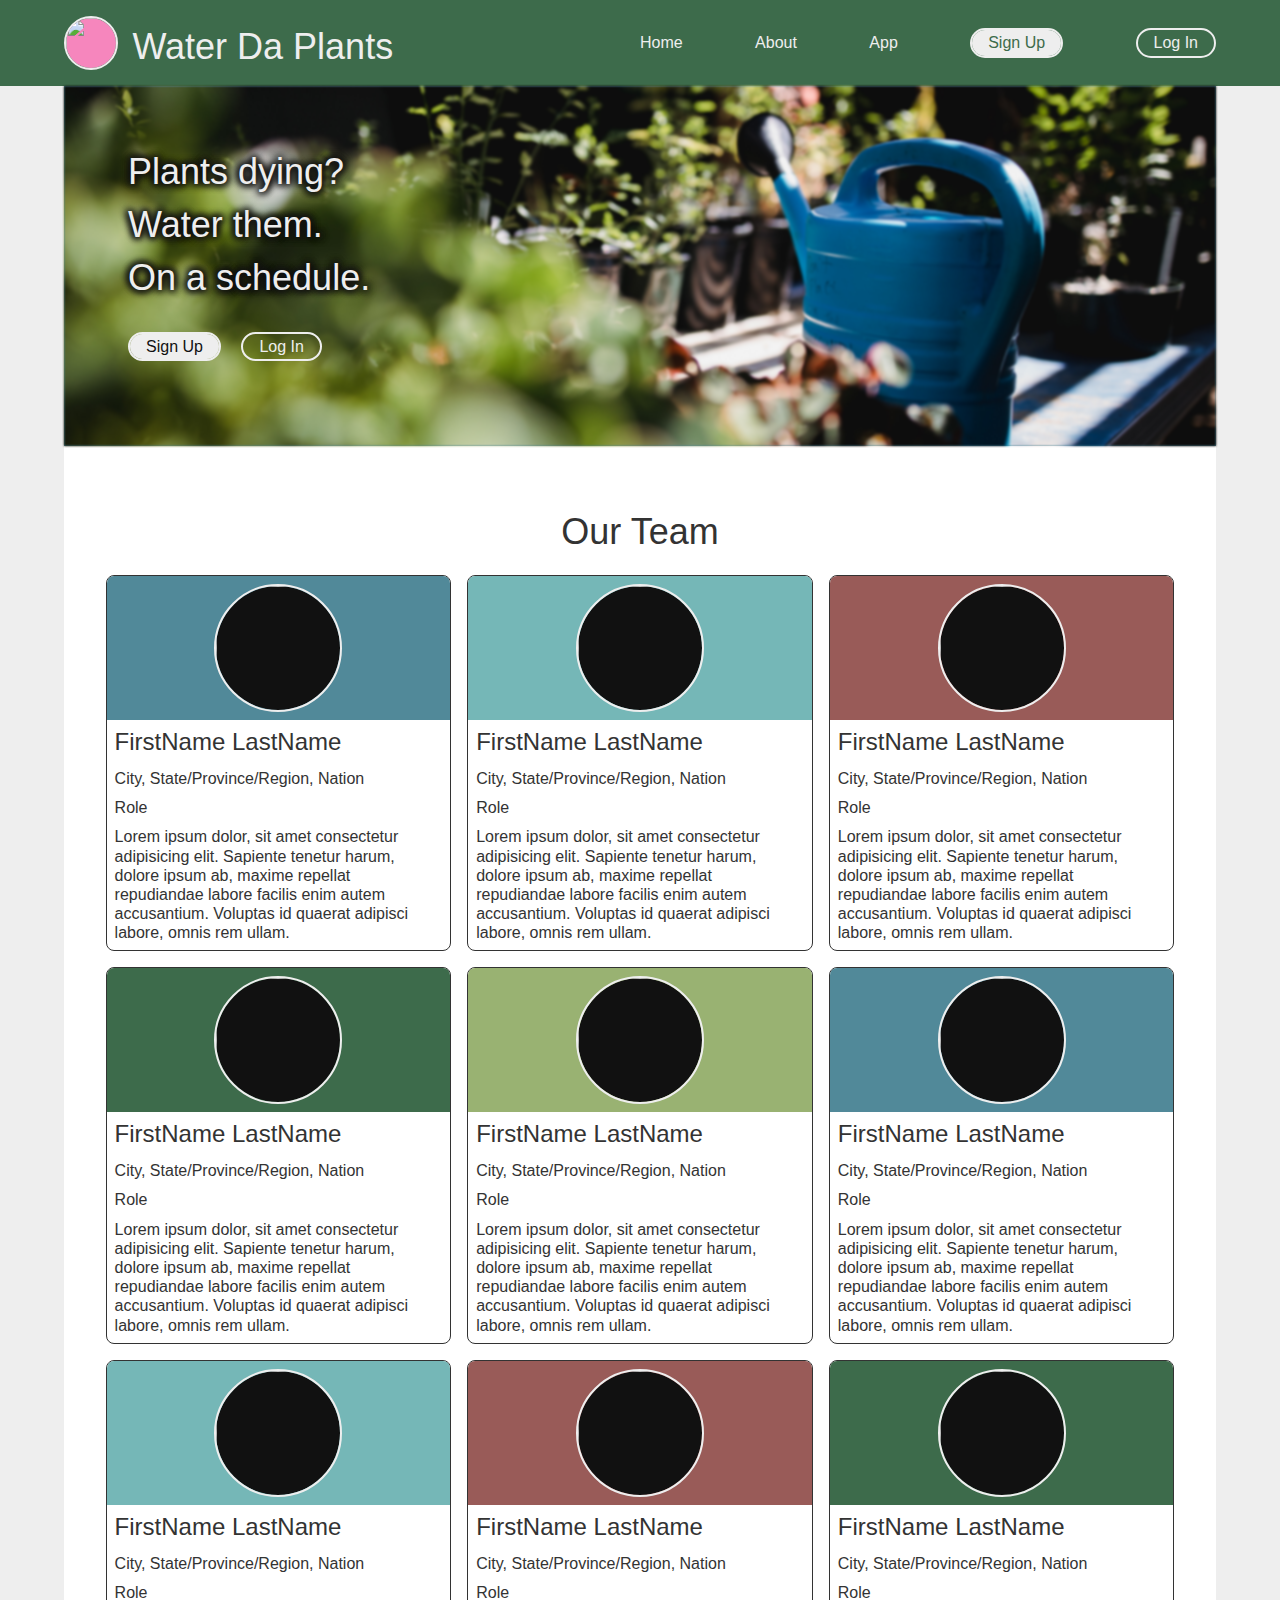
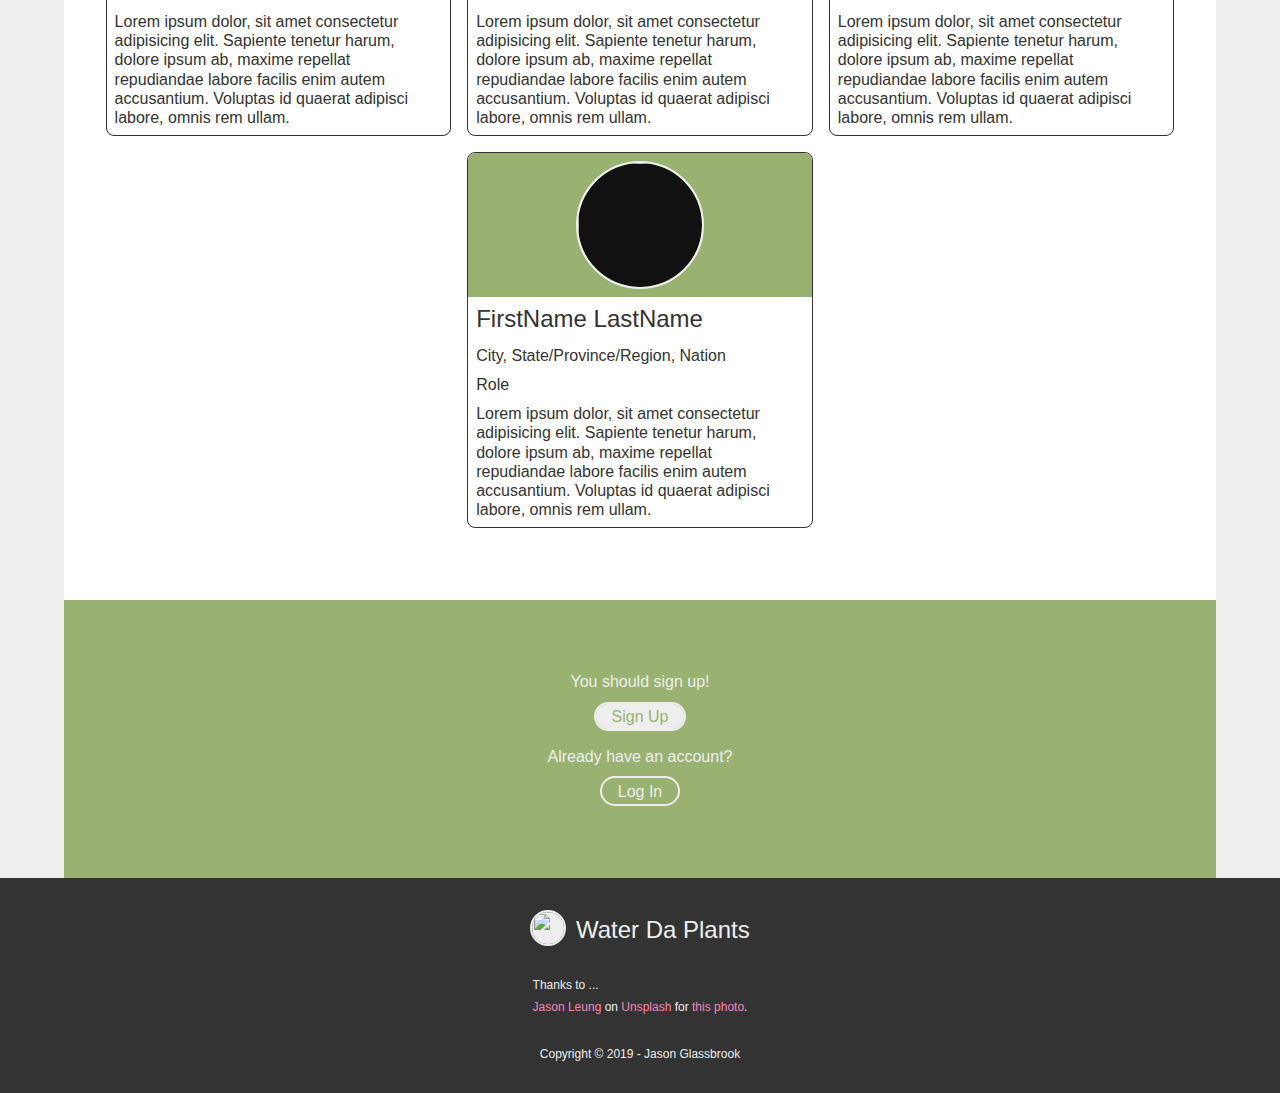
==== commit ed329109: "copyright me" ====
--- a/about.html
+++ b/about.html
@@ -240,7 +240,7 @@
     </div>
 
     <div class="copyright">
-      Copyright &copy; 2019 - Water Da Plants
+      Copyright &copy; 2019 - Jason Glassbrook
     </div>
 
   </footer>
--- a/styles/css/index.css
+++ b/styles/css/index.css
@@ -570,6 +570,9 @@
   color: #F686BD;
   text-decoration: underline;
 }
+footer .copyright {
+  text-align: center;
+}
 body > header,
 body > footer {
   margin-left: 0;
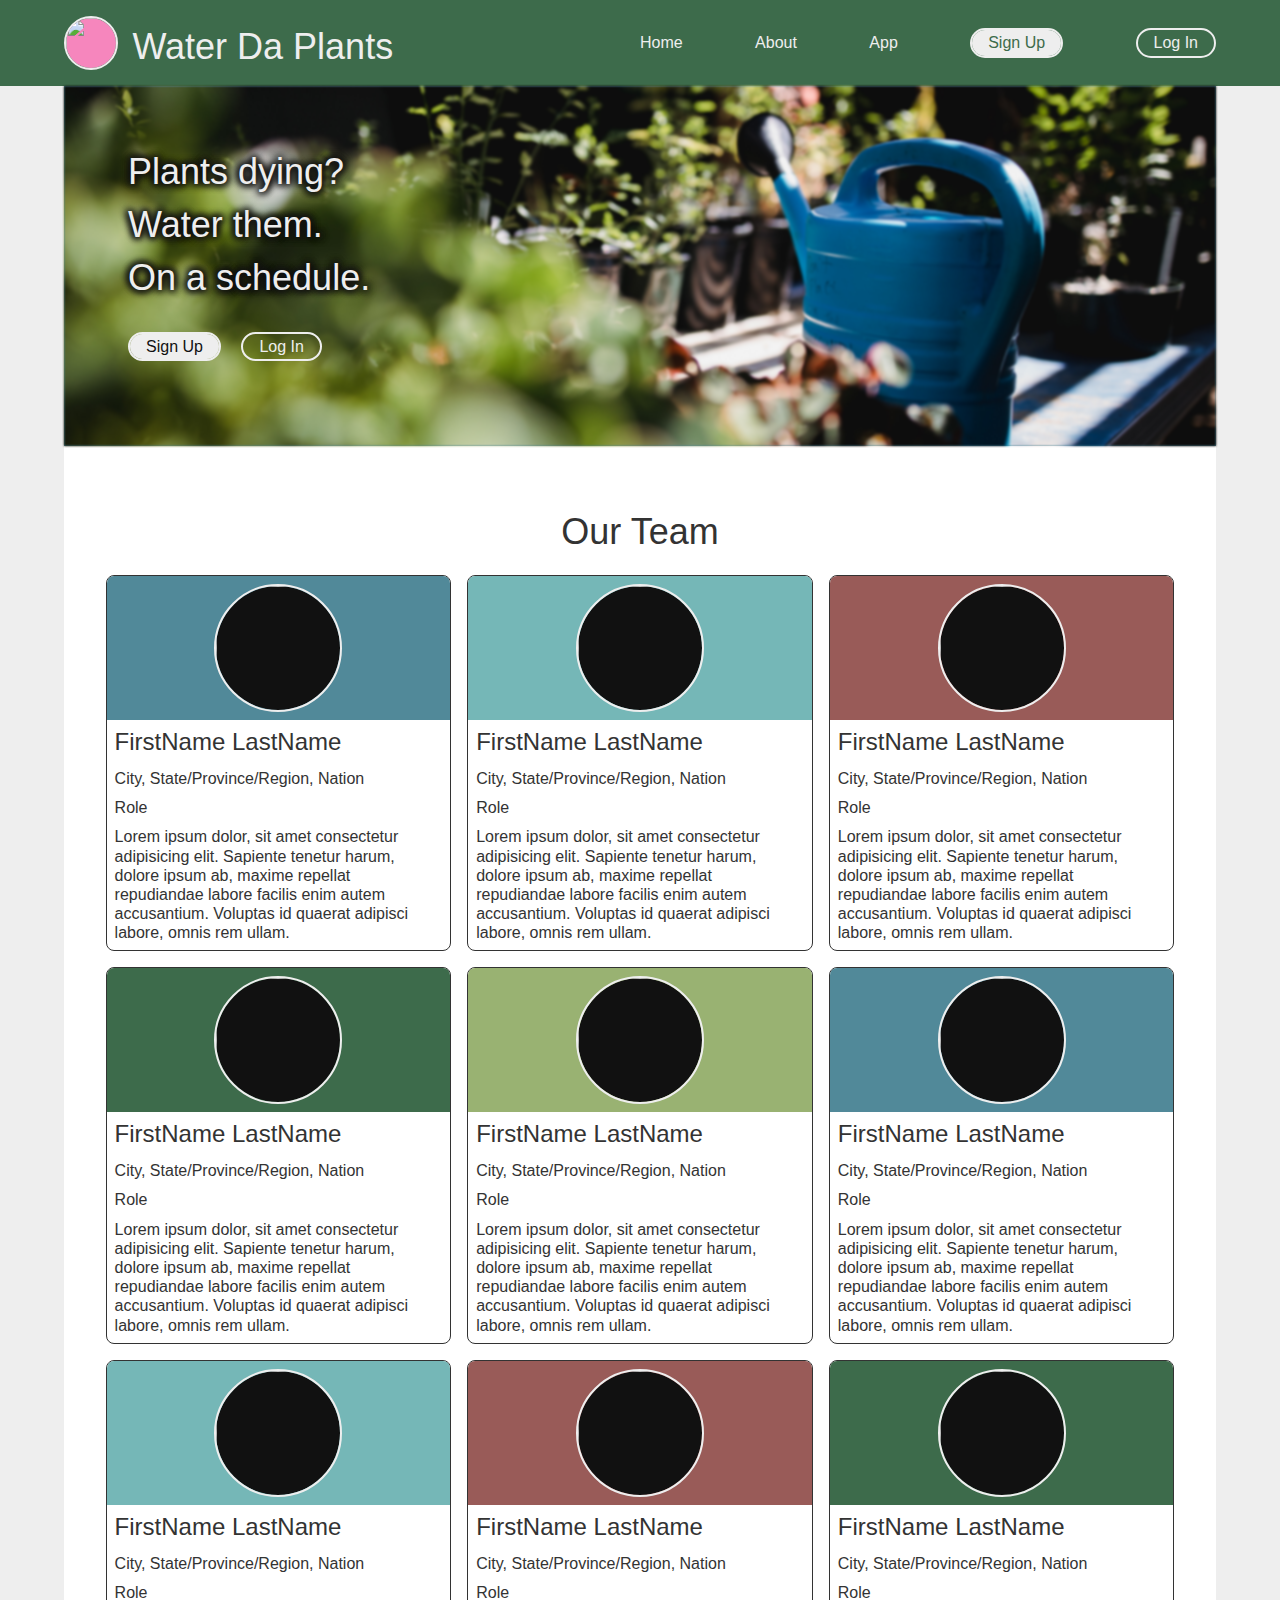
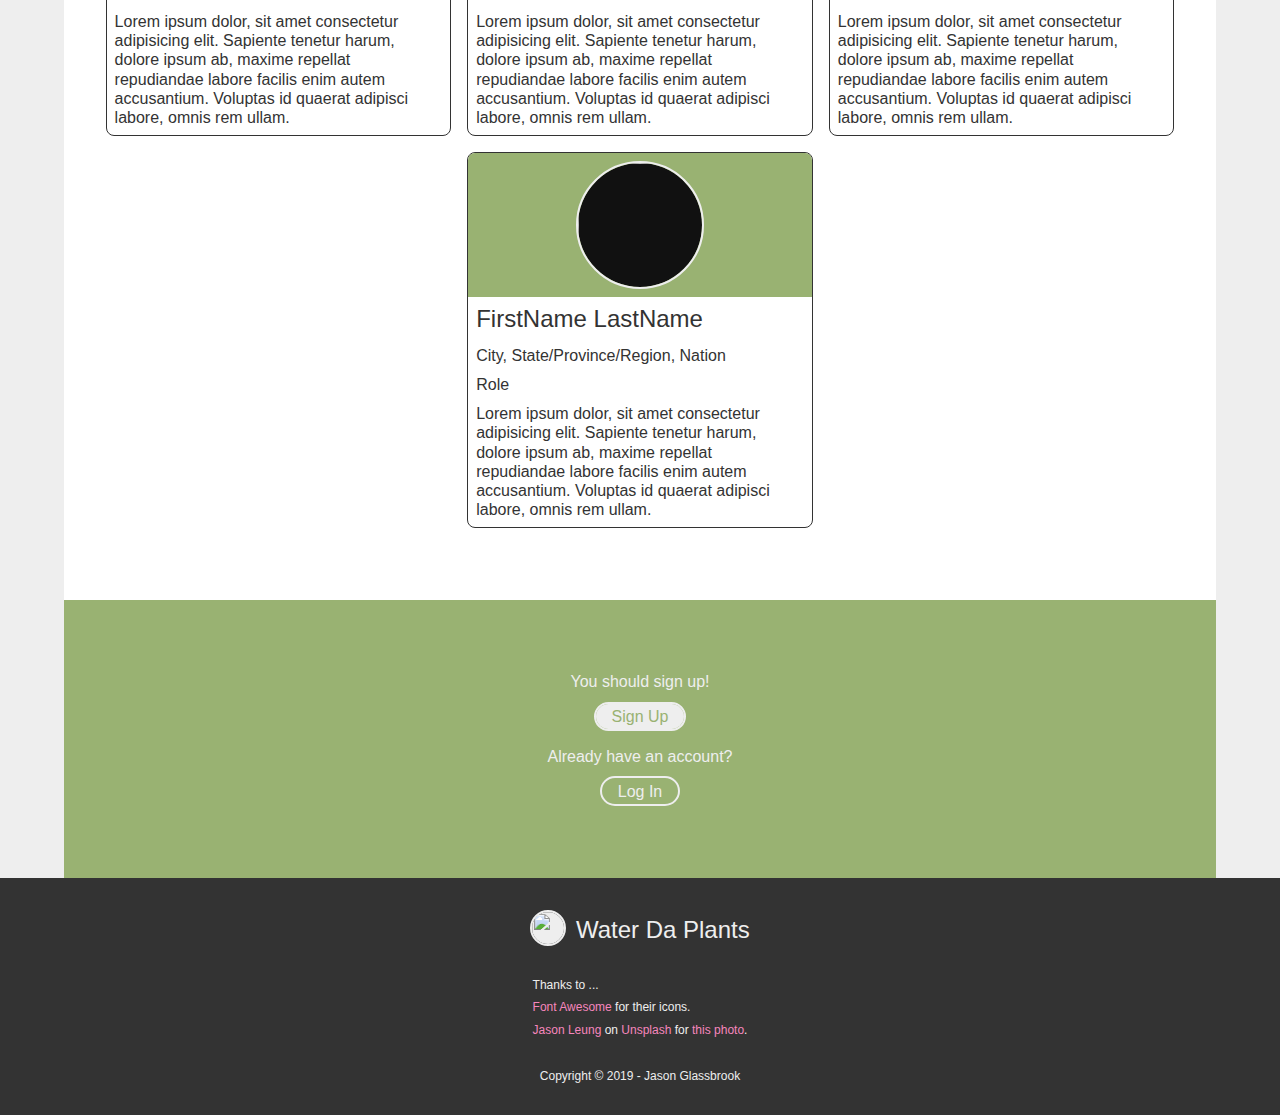
==== commit bad3d1bb: "add thanks for Font Awesome" ====
--- a/about.html
+++ b/about.html
@@ -26,8 +26,8 @@
           <li><a href="./index.html">Home</a></li>
           <li><a href="./about.html">About</a></li>
           <li><a href="./app/index.html">App</a></li>
-          <li><a href="./app/sign-up.html" class="button sign-up">Sign Up</a></li>
-          <li><a href="./app/log-in.html" class="button log-in">Log In</a></li>
+          <li><a href="./app/sign-up.html" class="button sign-up">Sign&nbsp;Up</a></li>
+          <li><a href="./app/log-in.html" class="button log-in">Log&nbsp;In</a></li>
         </ul>
       </nav>
     </div>
@@ -42,8 +42,8 @@
         <p>Water them.</p>
         <p>On a schedule.</p>
         <div class="buttons">
-          <a href="./app/sign-up.html" class="button sign-up">Sign Up</a>
-          <a href="./app/log-in.html" class="button log-in">Log In</a>
+          <a href="./app/sign-up.html" class="button sign-up">Sign&nbsp;Up</a>
+          <a href="./app/log-in.html" class="button log-in">Log&nbsp;In</a>
         </div>
       </div>
     </section>
@@ -208,11 +208,11 @@
     <section class="exit-cta">
       <div class="sign-up">
         <p>You should sign up!</p>
-        <a href="./sign-in.html" class="button sign-up">Sign Up</a>
+        <a href="./sign-in.html" class="button sign-up">Sign&nbsp;Up</a>
       </div>
       <div class="log-in">
         <p>Already have an account?</p>
-        <a href="./app/log-in.html" class="button log-in">Log In</a>
+        <a href="./app/log-in.html" class="button log-in">Log&nbsp;In</a>
       </div>
     </section>
 
@@ -229,6 +229,9 @@
         Thanks to ...
       </p>
       <ul>
+        <li for="i.fa">
+          <a href="https://fontawesome.com" class="author host work">Font Awesome</a> for their icons.
+        </li>
         <li>
           <a href="https://unsplash.com/@ninjason" class="author">Jason Leung</a>
           on
--- a/styles/css/index.css
+++ b/styles/css/index.css
@@ -718,12 +718,15 @@
   }
 }
 body.home .features .card .cool {
-  min-height: 128px;
-  min-width: 128px;
-}
-body.home .features .card .cool > * {
+  min-height: 256px;
+  min-width: 256px;
+}
+body.home .features .card .cool .image,
+body.home .features .card .cool .icon {
   height: 100%;
   width: 100%;
+  min-height: 256px;
+  min-width: 256px;
 }
 body.home .features .card .cool .icon.wrapper {
   display: table;
@@ -740,7 +743,7 @@
   vertical-align: middle;
 }
 body.home .features #feature--schedules .feature.image {
-  background-image: url('../../images/carly-kewley-YUiraXikd6Q-unsplash.jpg');
+  background-image: url('../../images/features/pille-riin-priske-oEmLiCPK5dI-unsplash.jpg');
   background-size: cover;
   background-repeat: no-repeat;
   background-position: center;
@@ -748,7 +751,7 @@
   filter: blur(2px);
 }
 body.home .features #feature--reminders .feature.image {
-  background-image: url('../../images/ludovic-gauthier-vCKl84jpaZM-unsplash.jpg');
+  background-image: url('../../images/features/yousef-espanioly-u16ZFBf4yUI-unsplash.jpg');
   background-size: cover;
   background-repeat: no-repeat;
   background-position: center;
@@ -756,7 +759,7 @@
   filter: blur(2px);
 }
 body.home .features #feature--database .feature.image {
-  background-image: url('../../images/markus-spiske-4PG6wLlVag4-unsplash.jpg');
+  background-image: url('../../images/features/markus-spiske-4PG6wLlVag4-unsplash.jpg');
   background-size: cover;
   background-repeat: no-repeat;
   background-position: center;
@@ -779,7 +782,20 @@
 }
 body.home .target-users .target-user.card .cool {
   min-height: 256px;
+  flex-basis: 50%;
+  flex-shrink: 1;
+  flex-grow: 1;
+}
+body.home .target-users .target-user.card .cool .image {
+  height: 100%;
+  width: 100%;
+  min-height: 256px;
   min-width: 256px;
+}
+body.home .target-users .target-user.card .info {
+  flex-basis: 50%;
+  flex-shrink: 4;
+  flex-grow: 1;
 }
 body.home .target-users .target-user.card:nth-of-type(2n+1) {
   display: flex ;
@@ -946,28 +962,28 @@
   }
 }
 body.home .target-users #target-user--casual-gardeners .target-user.image {
-  background-image: url();
+  background-image: url('../../images/target-users/freddie-marriage-UcfKYTan-LU-unsplash.jpg');
   background-size: cover;
   background-repeat: no-repeat;
   background-position: center;
   background-clip: padding-box;
-  filter: blur(2px);
+  filter: none;
 }
 body.home .target-users #target-user--home-gardeners .target-user.image {
-  background-image: url();
+  background-image: url('../../images/target-users/cherry-laithang-DEAIMSWjxxI-unsplash.jpg');
   background-size: cover;
   background-repeat: no-repeat;
   background-position: center;
   background-clip: padding-box;
-  filter: blur(2px);
+  filter: none;
 }
 body.home .target-users #target-user--industry .target-user.image {
-  background-image: url();
+  background-image: url('../../images/target-users/christin-noelle-kwJfZxunoHc-unsplash.jpg');
   background-size: cover;
   background-repeat: no-repeat;
   background-position: center;
   background-clip: padding-box;
-  filter: blur(2px);
+  filter: none;
 }
 body.about .our-team .team-members.wrapper {
   display: flex ;
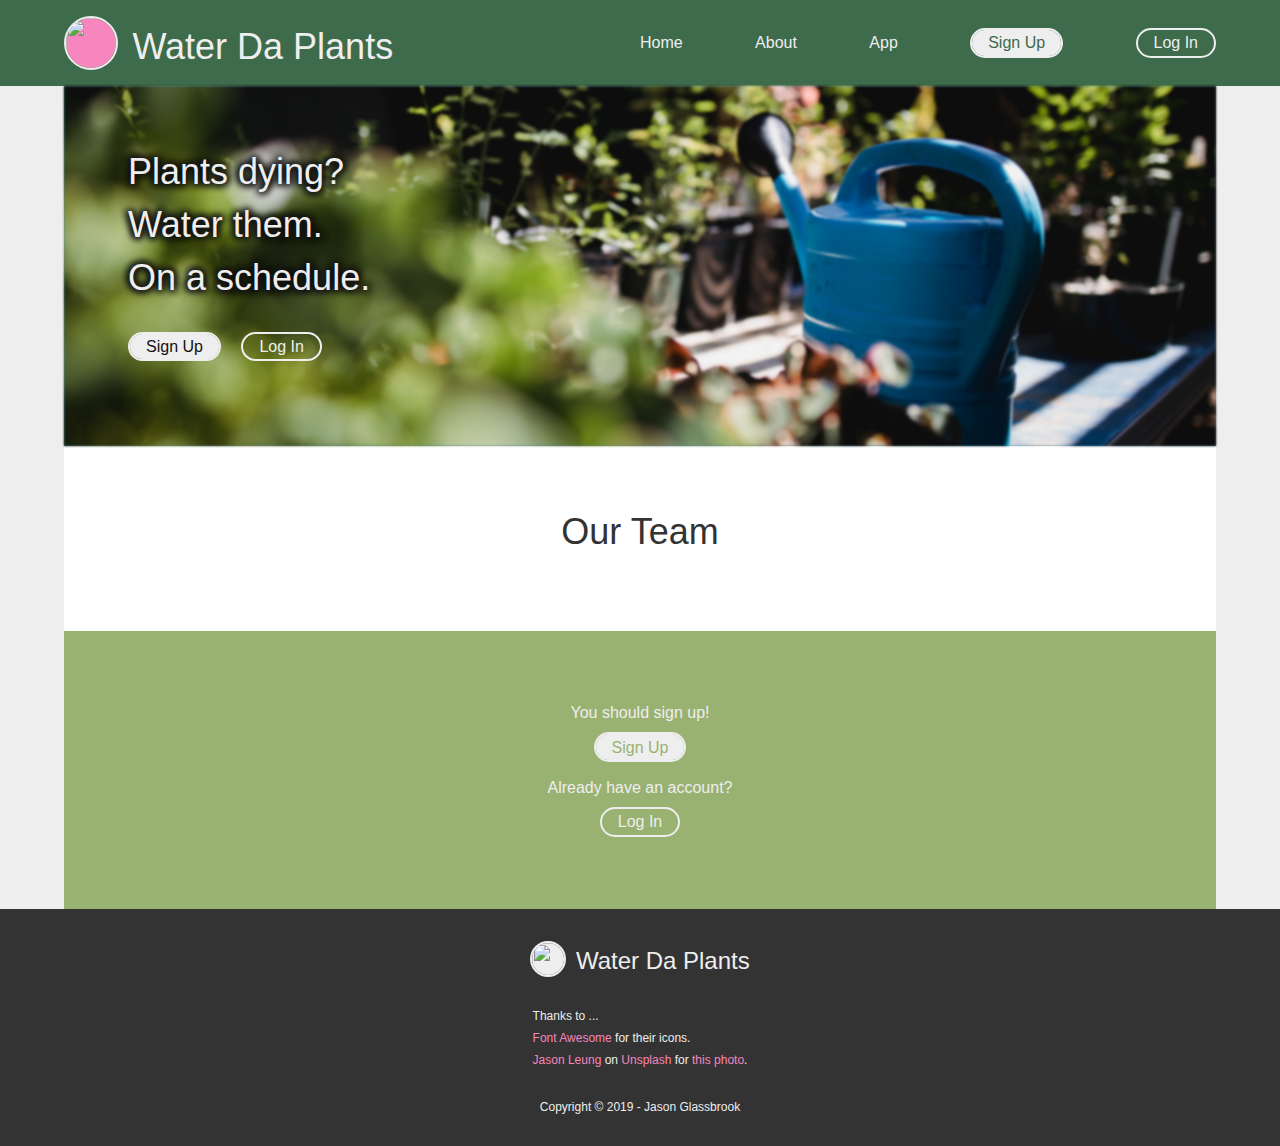
==== commit ea5133d4: "fix bug -- logic + wrong field names" ====
--- a/about.html
+++ b/about.html
@@ -52,155 +52,7 @@
       <h2>Our Team</h2>
       <ul class="team-members wrapper">
 
-        <li class="team-member card" id="team-member-1">
-          <div class="cool">
-            <img class="team-member photo" src="" alt="">
-          </div>
-          <div class="info">
-            <h3 class="team-member name">FirstName LastName</h3>
-            <p class="team-member location">City, State/Province/Region, Nation</p>
-            <p class="team-member role">Role</p>
-            <p class="team-member blurb">Lorem ipsum dolor, sit amet consectetur adipisicing elit. Sapiente tenetur
-              harum, dolore
-              ipsum ab, maxime repellat repudiandae labore facilis enim autem accusantium. Voluptas id quaerat adipisci
-              labore, omnis rem ullam.</p>
-          </div>
-        </li>
-
-        <li class="team-member card" id="team-member-2">
-          <div class="cool">
-            <img class="team-member photo" src="" alt="">
-          </div>
-          <div class="info">
-            <h3 class="team-member name">FirstName LastName</h3>
-            <p class="team-member location">City, State/Province/Region, Nation</p>
-            <p class="team-member role">Role</p>
-            <p class="team-member blurb">Lorem ipsum dolor, sit amet consectetur adipisicing elit. Sapiente tenetur
-              harum, dolore
-              ipsum ab, maxime repellat repudiandae labore facilis enim autem accusantium. Voluptas id quaerat adipisci
-              labore, omnis rem ullam.</p>
-          </div>
-        </li>
-
-        <li class="team-member card" id="team-member-3">
-          <div class="cool">
-            <img class="team-member photo" src="" alt="">
-          </div>
-          <div class="info">
-            <h3 class="team-member name">FirstName LastName</h3>
-            <p class="team-member location">City, State/Province/Region, Nation</p>
-            <p class="team-member role">Role</p>
-            <p class="team-member blurb">Lorem ipsum dolor, sit amet consectetur adipisicing elit. Sapiente tenetur
-              harum, dolore
-              ipsum ab, maxime repellat repudiandae labore facilis enim autem accusantium. Voluptas id quaerat adipisci
-              labore, omnis rem ullam.</p>
-          </div>
-        </li>
-
-        <li class="team-member card" id="team-member-4">
-          <div class="cool">
-            <img class="team-member photo" src="" alt="">
-          </div>
-          <div class="info">
-            <h3 class="team-member name">FirstName LastName</h3>
-            <p class="team-member location">City, State/Province/Region, Nation</p>
-            <p class="team-member role">Role</p>
-            <p class="team-member blurb">Lorem ipsum dolor, sit amet consectetur adipisicing elit. Sapiente tenetur
-              harum, dolore
-              ipsum ab, maxime repellat repudiandae labore facilis enim autem accusantium. Voluptas id quaerat adipisci
-              labore, omnis rem ullam.</p>
-          </div>
-        </li>
-
-        <li class="team-member card" id="team-member-5">
-          <div class="cool">
-            <img class="team-member photo" src="" alt="">
-          </div>
-          <div class="info">
-            <h3 class="team-member name">FirstName LastName</h3>
-            <p class="team-member location">City, State/Province/Region, Nation</p>
-            <p class="team-member role">Role</p>
-            <p class="team-member blurb">Lorem ipsum dolor, sit amet consectetur adipisicing elit. Sapiente tenetur
-              harum, dolore
-              ipsum ab, maxime repellat repudiandae labore facilis enim autem accusantium. Voluptas id quaerat adipisci
-              labore, omnis rem ullam.</p>
-          </div>
-        </li>
-
-        <li class="team-member card" id="team-member-6">
-          <div class="cool">
-            <img class="team-member photo" src="" alt="">
-          </div>
-          <div class="info">
-            <h3 class="team-member name">FirstName LastName</h3>
-            <p class="team-member location">City, State/Province/Region, Nation</p>
-            <p class="team-member role">Role</p>
-            <p class="team-member blurb">Lorem ipsum dolor, sit amet consectetur adipisicing elit. Sapiente tenetur
-              harum, dolore
-              ipsum ab, maxime repellat repudiandae labore facilis enim autem accusantium. Voluptas id quaerat adipisci
-              labore, omnis rem ullam.</p>
-          </div>
-        </li>
-
-        <li class="team-member card" id="team-member-7">
-          <div class="cool">
-            <img class="team-member photo" src="" alt="">
-          </div>
-          <div class="info">
-            <h3 class="team-member name">FirstName LastName</h3>
-            <p class="team-member location">City, State/Province/Region, Nation</p>
-            <p class="team-member role">Role</p>
-            <p class="team-member blurb">Lorem ipsum dolor, sit amet consectetur adipisicing elit. Sapiente tenetur
-              harum, dolore
-              ipsum ab, maxime repellat repudiandae labore facilis enim autem accusantium. Voluptas id quaerat adipisci
-              labore, omnis rem ullam.</p>
-          </div>
-        </li>
-
-        <li class="team-member card" id="team-member-8">
-          <div class="cool">
-            <img class="team-member photo" src="" alt="">
-          </div>
-          <div class="info">
-            <h3 class="team-member name">FirstName LastName</h3>
-            <p class="team-member location">City, State/Province/Region, Nation</p>
-            <p class="team-member role">Role</p>
-            <p class="team-member blurb">Lorem ipsum dolor, sit amet consectetur adipisicing elit. Sapiente tenetur
-              harum, dolore
-              ipsum ab, maxime repellat repudiandae labore facilis enim autem accusantium. Voluptas id quaerat adipisci
-              labore, omnis rem ullam.</p>
-          </div>
-        </li>
-
-        <li class="team-member card" id="team-member-9">
-          <div class="cool">
-            <img class="team-member photo" src="" alt="">
-          </div>
-          <div class="info">
-            <h3 class="team-member name">FirstName LastName</h3>
-            <p class="team-member location">City, State/Province/Region, Nation</p>
-            <p class="team-member role">Role</p>
-            <p class="team-member blurb">Lorem ipsum dolor, sit amet consectetur adipisicing elit. Sapiente tenetur
-              harum, dolore
-              ipsum ab, maxime repellat repudiandae labore facilis enim autem accusantium. Voluptas id quaerat adipisci
-              labore, omnis rem ullam.</p>
-          </div>
-        </li>
-
-        <li class="team-member card" id="team-member-10">
-          <div class="cool">
-            <img class="team-member photo" src="" alt="">
-          </div>
-          <div class="info">
-            <h3 class="team-member name">FirstName LastName</h3>
-            <p class="team-member location">City, State/Province/Region, Nation</p>
-            <p class="team-member role">Role</p>
-            <p class="team-member blurb">Lorem ipsum dolor, sit amet consectetur adipisicing elit. Sapiente tenetur
-              harum, dolore
-              ipsum ab, maxime repellat repudiandae labore facilis enim autem accusantium. Voluptas id quaerat adipisci
-              labore, omnis rem ullam.</p>
-          </div>
-        </li>
+        
 
       </ul>
     </section>
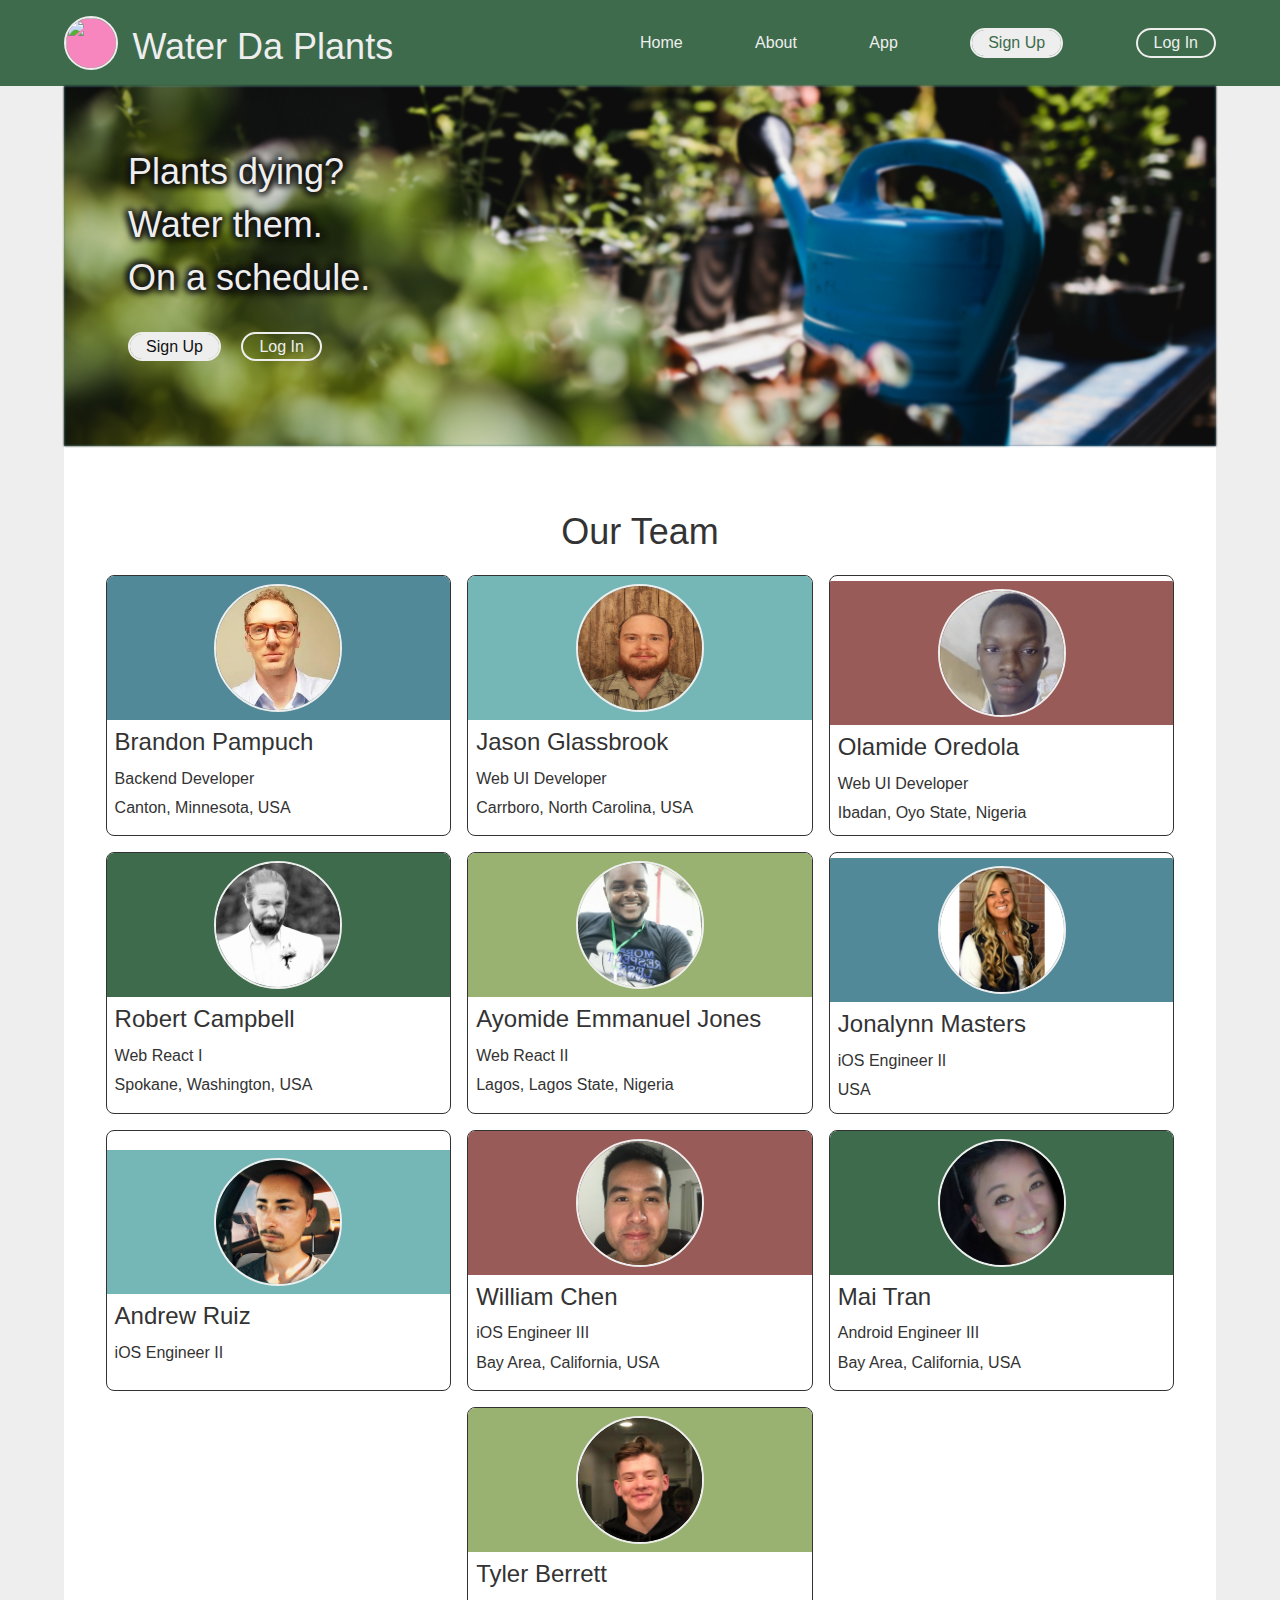
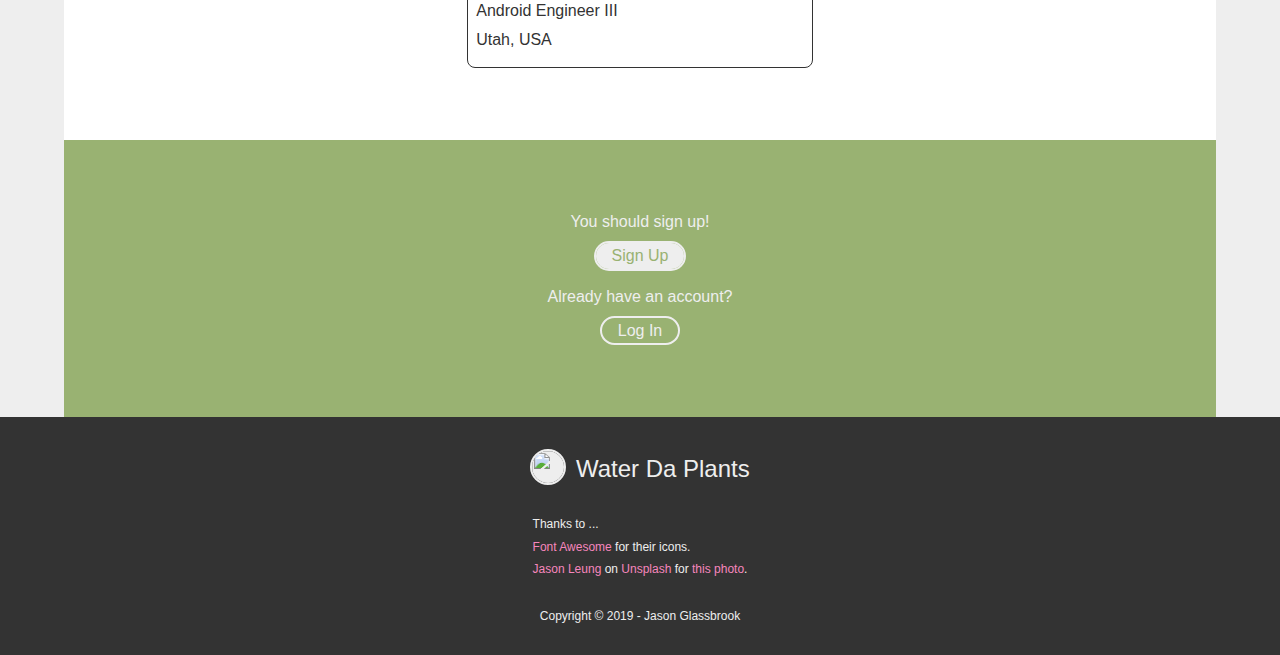
==== commit 342aeaae: "add team info ; remove blank items" ====
--- a/about.html
+++ b/about.html
@@ -52,7 +52,145 @@
       <h2>Our Team</h2>
       <ul class="team-members wrapper">
 
-        
+        <li class="team-member card" id="team-member--1">
+          <div class="cool">
+            <img class="team-member photo" src="../../images/team-members/brandon-pampuch.jpg"
+              alt="photo of Brandon Pampuch">
+          </div>
+          <div class="info">
+            <h3 class="team-member name">Brandon Pampuch</h3>
+            <p class="team-member role">Backend Developer</p>
+            <p class="team-member location">Canton, Minnesota, USA</p>
+            <p class="team-member social">
+              <a href="https://github.com/Brandon-Pampuch"><i class="fab fa-github-square"></i></a>
+              <a href="https://twitter.com/PabloShampoo"><i class="fab fa-twitter-square"></i></a>
+            </p>
+          </div>
+        </li>
+
+        <li class="team-member card" id="team-member--2">
+          <div class="cool">
+            <img class="team-member photo" src="../../images/team-members/jason-glassbrook.jpg"
+              alt="photo of Jason Glassbrook">
+          </div>
+          <div class="info">
+            <h3 class="team-member name">Jason Glassbrook</h3>
+            <p class="team-member role">Web UI Developer</p>
+            <p class="team-member location">Carrboro, North Carolina, USA</p>
+            <p class="team-member social">
+              <a href="https://github.com/jason-glassbrook"><i class="fab fa-github-square"></i></a>
+            </p>
+          </div>
+        </li>
+
+        <li class="team-member card" id="team-member--3">
+          <div class="cool">
+            <img class="team-member photo" src="../../images/team-members/olamide-oredola.jpg"
+              alt="photo of Olamide Oredola">
+          </div>
+          <div class="info">
+            <h3 class="team-member name">Olamide Oredola</h3>
+            <p class="team-member role">Web UI Developer</p>
+            <p class="team-member location">Ibadan, Oyo State, Nigeria</p>
+          </div>
+        </li>
+
+        <li class="team-member card" id="team-member--4">
+          <div class="cool">
+            <img class="team-member photo" src="../../images/team-members/robert-campbell.jpg"
+              alt="photo of Robert Campbell">
+          </div>
+          <div class="info">
+            <h3 class="team-member name">Robert Campbell</h3>
+            <p class="team-member role">Web React I</p>
+            <p class="team-member location">Spokane, Washington, USA</p>
+            <p class="team-member social">
+              <a href="https://github.com/Robert-D-Campbell"><i class="fab fa-github-square"></i></a>
+            </p>
+          </div>
+        </li>
+
+        <li class="team-member card" id="team-member--5">
+          <div class="cool">
+            <img class="team-member photo" src="../../images/team-members/ayomide-emmanuel-jones.jpg"
+              alt="photo of Ayomide Emmanuel Jones">
+          </div>
+          <div class="info">
+            <h3 class="team-member name">Ayomide Emmanuel Jones</h3>
+            <p class="team-member role">Web React II</p>
+            <p class="team-member location">Lagos, Lagos State, Nigeria</p>
+            <p class="team-member social">
+              <a href="https://github.com/Ayormeday"><i class="fab fa-github-square"></i></a>
+              <a href="https://twitter.com/Ayormeday"><i class="fab fa-twitter-square"></i></a>
+            </p>
+          </div>
+        </li>
+
+        <li class="team-member card" id="team-member--6">
+          <div class="cool">
+            <img class="team-member photo" src="../../images/team-members/jonalynn-masters.png"
+              alt="photo of Jonalynn Masters">
+          </div>
+          <div class="info">
+            <h3 class="team-member name">Jonalynn Masters</h3>
+            <p class="team-member role">iOS Engineer II</p>
+            <p class="team-member location">USA</p>
+          </div>
+        </li>
+
+        <li class="team-member card" id="team-member--7">
+          <div class="cool">
+            <img class="team-member photo" src="../../images/team-members/andrew-ruiz.jpg" alt="photo of Andrew Ruiz">
+          </div>
+          <div class="info">
+            <h3 class="team-member name">Andrew Ruiz</h3>
+            <p class="team-member role">iOS Engineer II</p>
+            <!-- <p class="team-member location"></p> -->
+          </div>
+        </li>
+
+        <li class="team-member card" id="team-member--8">
+          <div class="cool">
+            <img class="team-member photo" src="../../images/team-members/william-chen.jpg" alt="photo of William Chen">
+          </div>
+          <div class="info">
+            <h3 class="team-member name">William Chen</h3>
+            <p class="team-member role">iOS Engineer III</p>
+            <p class="team-member location">Bay Area, California, USA</p>
+            <p class="team-member social">
+              <a href="https://github.com/Willishere"><i class="fab fa-github-square"></i></a>
+            </p>
+          </div>
+        </li>
+
+        <li class="team-member card" id="team-member--9">
+          <div class="cool">
+            <img class="team-member photo" src="../../images/team-members/mai-tran.jpg" alt="photo of Mai Tran">
+          </div>
+          <div class="info">
+            <h3 class="team-member name">Mai Tran</h3>
+            <p class="team-member role">Android Engineer III</p>
+            <p class="team-member location">Bay Area, California, USA</p>
+            <p class="team-member social">
+              <a href="https://github.com/msmaitran"><i class="fab fa-github-square"></i></a>
+            </p>
+          </div>
+        </li>
+
+        <li class="team-member card" id="team-member--10">
+          <div class="cool">
+            <img class="team-member photo" src="../../images/team-members/tyler-berrett.jpg"
+              alt="photo of Tyler Berrett">
+          </div>
+          <div class="info">
+            <h3 class="team-member name">Tyler Berrett</h3>
+            <p class="team-member role">Android Engineer III</p>
+            <p class="team-member location">Utah, USA</p>
+            <p class="team-member social">
+              <a href="https://github.com/TylerBerrett"><i class="fab fa-github-square"></i></a>
+            </p>
+          </div>
+        </li>
 
       </ul>
     </section>
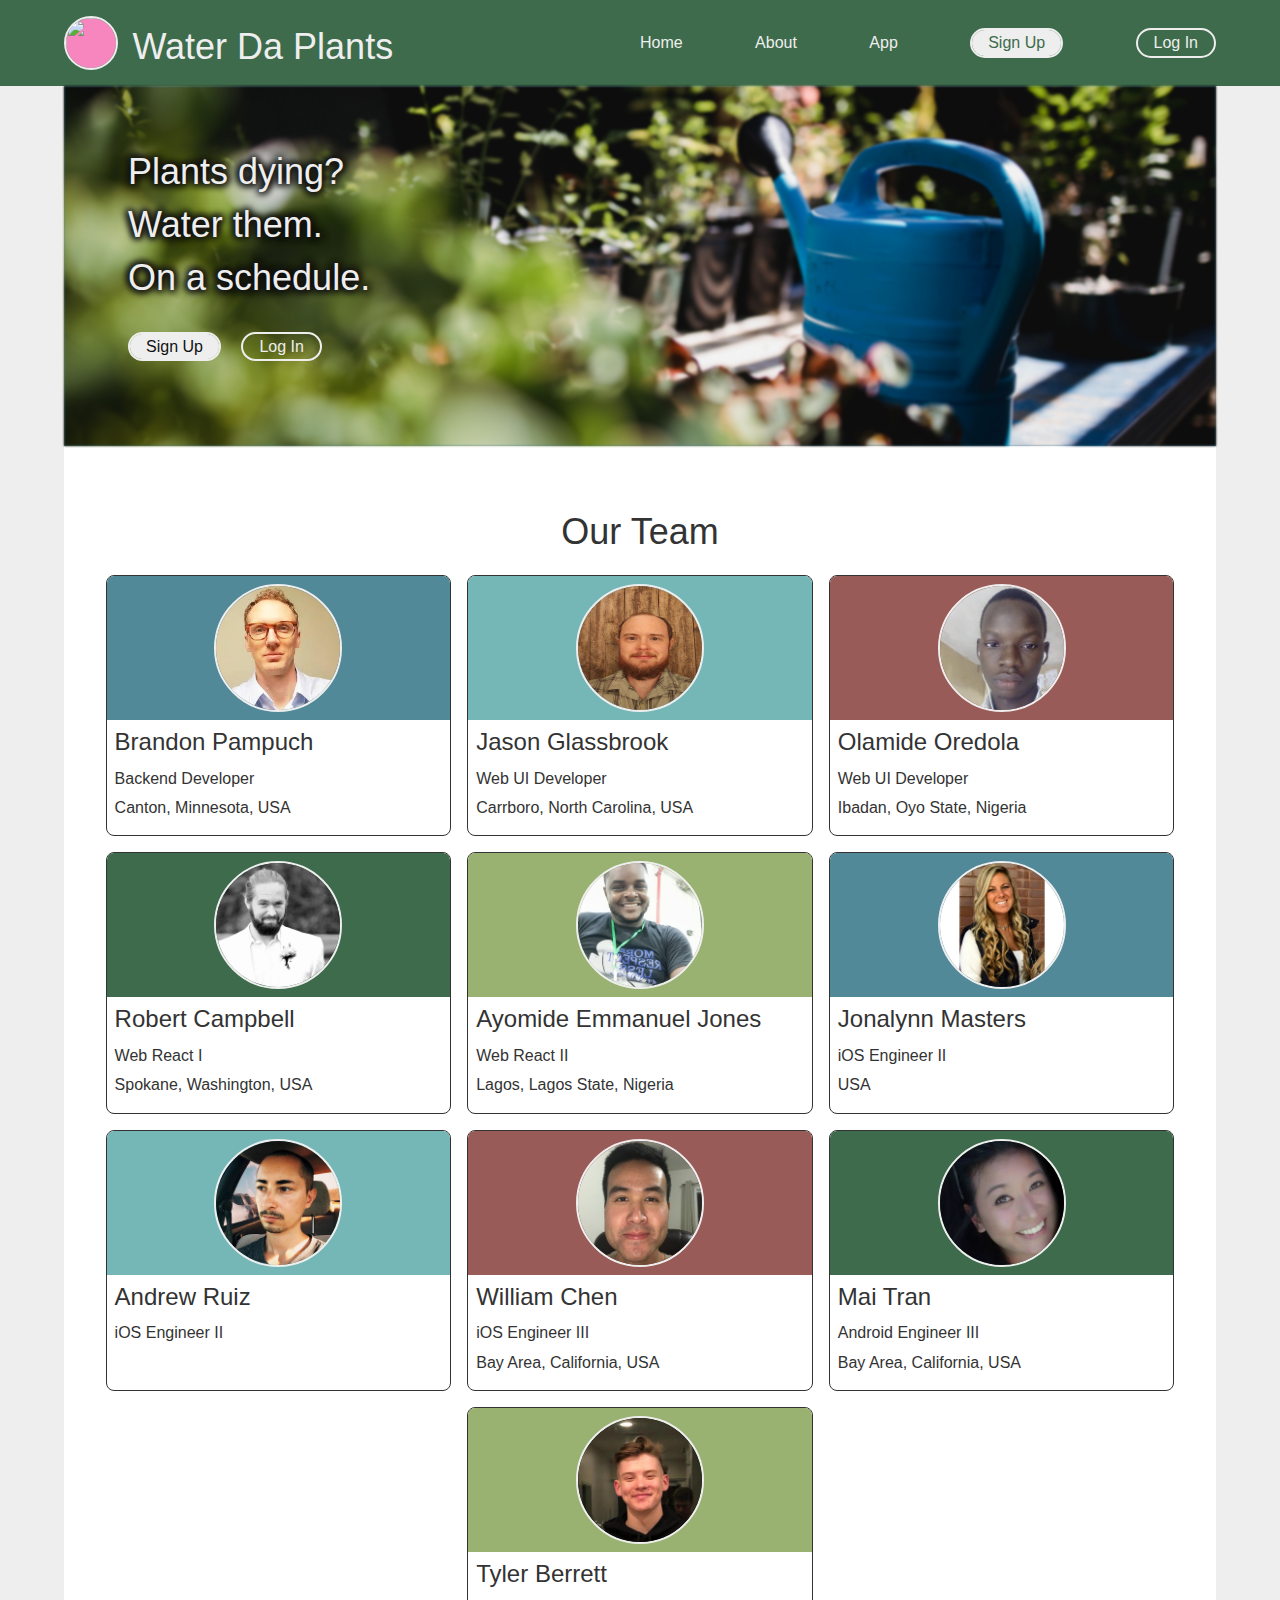
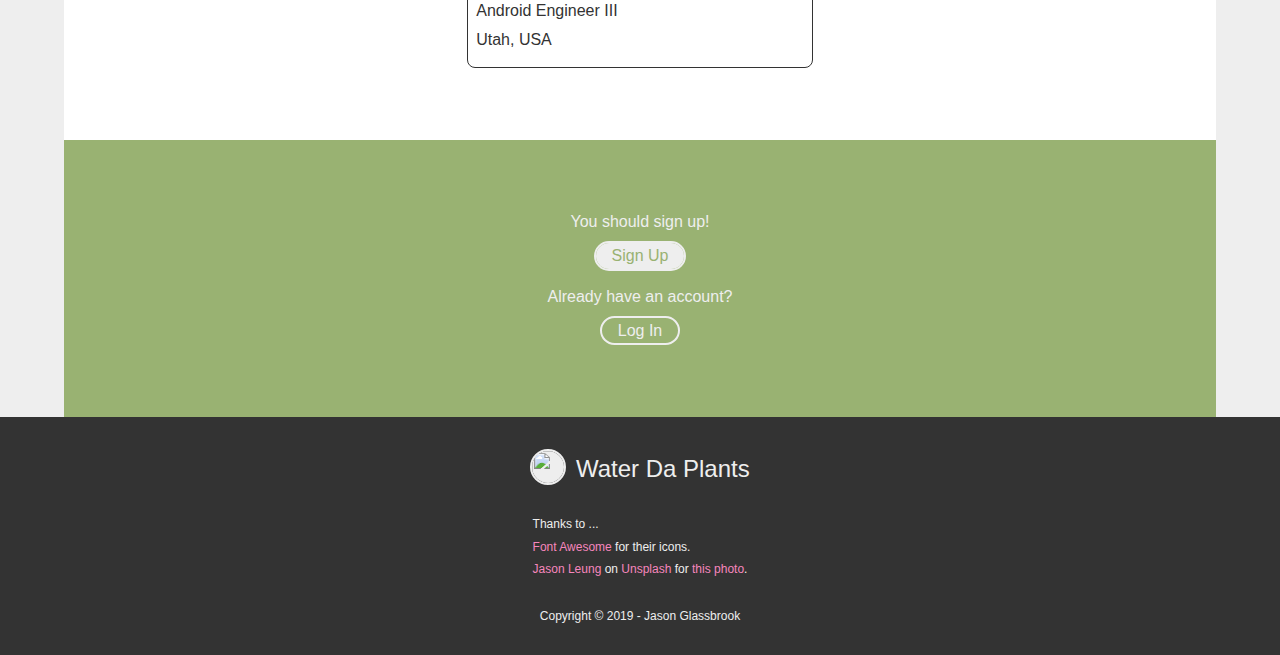
==== commit 5cb45258: "add classes to social links" ====
--- a/about.html
+++ b/about.html
@@ -62,8 +62,8 @@
             <p class="team-member role">Backend Developer</p>
             <p class="team-member location">Canton, Minnesota, USA</p>
             <p class="team-member social">
-              <a href="https://github.com/Brandon-Pampuch"><i class="fab fa-github-square"></i></a>
-              <a href="https://twitter.com/PabloShampoo"><i class="fab fa-twitter-square"></i></a>
+              <a class="to-github" href="https://github.com/Brandon-Pampuch"><i class="fab fa-github-square"></i></a>
+              <a class="to-twitter" href="https://twitter.com/PabloShampoo"><i class="fab fa-twitter-square"></i></a>
             </p>
           </div>
         </li>
@@ -78,7 +78,7 @@
             <p class="team-member role">Web UI Developer</p>
             <p class="team-member location">Carrboro, North Carolina, USA</p>
             <p class="team-member social">
-              <a href="https://github.com/jason-glassbrook"><i class="fab fa-github-square"></i></a>
+              <a class="to-github" href="https://github.com/jason-glassbrook"><i class="fab fa-github-square"></i></a>
             </p>
           </div>
         </li>
@@ -105,7 +105,7 @@
             <p class="team-member role">Web React I</p>
             <p class="team-member location">Spokane, Washington, USA</p>
             <p class="team-member social">
-              <a href="https://github.com/Robert-D-Campbell"><i class="fab fa-github-square"></i></a>
+              <a class="to-github" href="https://github.com/Robert-D-Campbell"><i class="fab fa-github-square"></i></a>
             </p>
           </div>
         </li>
@@ -120,8 +120,8 @@
             <p class="team-member role">Web React II</p>
             <p class="team-member location">Lagos, Lagos State, Nigeria</p>
             <p class="team-member social">
-              <a href="https://github.com/Ayormeday"><i class="fab fa-github-square"></i></a>
-              <a href="https://twitter.com/Ayormeday"><i class="fab fa-twitter-square"></i></a>
+              <a class="to-github" href="https://github.com/Ayormeday"><i class="fab fa-github-square"></i></a>
+              <a class="to-twitter" href="https://twitter.com/Ayormeday"><i class="fab fa-twitter-square"></i></a>
             </p>
           </div>
         </li>
@@ -158,7 +158,7 @@
             <p class="team-member role">iOS Engineer III</p>
             <p class="team-member location">Bay Area, California, USA</p>
             <p class="team-member social">
-              <a href="https://github.com/Willishere"><i class="fab fa-github-square"></i></a>
+              <a class="to-github" href="https://github.com/Willishere"><i class="fab fa-github-square"></i></a>
             </p>
           </div>
         </li>
@@ -172,7 +172,7 @@
             <p class="team-member role">Android Engineer III</p>
             <p class="team-member location">Bay Area, California, USA</p>
             <p class="team-member social">
-              <a href="https://github.com/msmaitran"><i class="fab fa-github-square"></i></a>
+              <a class="to-github" href="https://github.com/msmaitran"><i class="fab fa-github-square"></i></a>
             </p>
           </div>
         </li>
@@ -187,7 +187,7 @@
             <p class="team-member role">Android Engineer III</p>
             <p class="team-member location">Utah, USA</p>
             <p class="team-member social">
-              <a href="https://github.com/TylerBerrett"><i class="fab fa-github-square"></i></a>
+              <a class="to-github" href="https://github.com/TylerBerrett"><i class="fab fa-github-square"></i></a>
             </p>
           </div>
         </li>
--- a/styles/css/index.css
+++ b/styles/css/index.css
@@ -647,8 +647,8 @@
 body.home .features .card {
   display: flex ;
   flex-flow: column nowrap;
-  justify-content: center;
-  align-content: center;
+  justify-content: flex-start;
+  align-content: flex-start;
   align-items: stretch;
   -webkit-border-radius: 8px;
   -moz-border-radius: 8px;
@@ -800,8 +800,8 @@
 body.home .target-users .target-user.card:nth-of-type(2n+1) {
   display: flex ;
   flex-flow: column nowrap;
-  justify-content: center;
-  align-content: center;
+  justify-content: flex-start;
+  align-content: flex-start;
   align-items: stretch;
   -webkit-border-radius: 8px;
   -moz-border-radius: 8px;
@@ -854,8 +854,8 @@
 body.home .target-users .target-user.card:nth-of-type(2n) {
   display: flex ;
   flex-flow: column nowrap;
-  justify-content: center;
-  align-content: center;
+  justify-content: flex-start;
+  align-content: flex-start;
   align-items: stretch;
   -webkit-border-radius: 8px;
   -moz-border-radius: 8px;
@@ -909,8 +909,8 @@
   body.home .target-users .target-user.card:nth-of-type(1n) {
     display: flex ;
     flex-flow: column nowrap;
-    justify-content: center;
-    align-content: center;
+    justify-content: flex-start;
+    align-content: flex-start;
     align-items: stretch;
     -webkit-border-radius: 8px;
     -moz-border-radius: 8px;
@@ -995,8 +995,8 @@
 body.about .our-team .team-member.card {
   display: flex ;
   flex-flow: column nowrap;
-  justify-content: center;
-  align-content: center;
+  justify-content: flex-start;
+  align-content: flex-start;
   align-items: stretch;
   -webkit-border-radius: 8px;
   -moz-border-radius: 8px;
